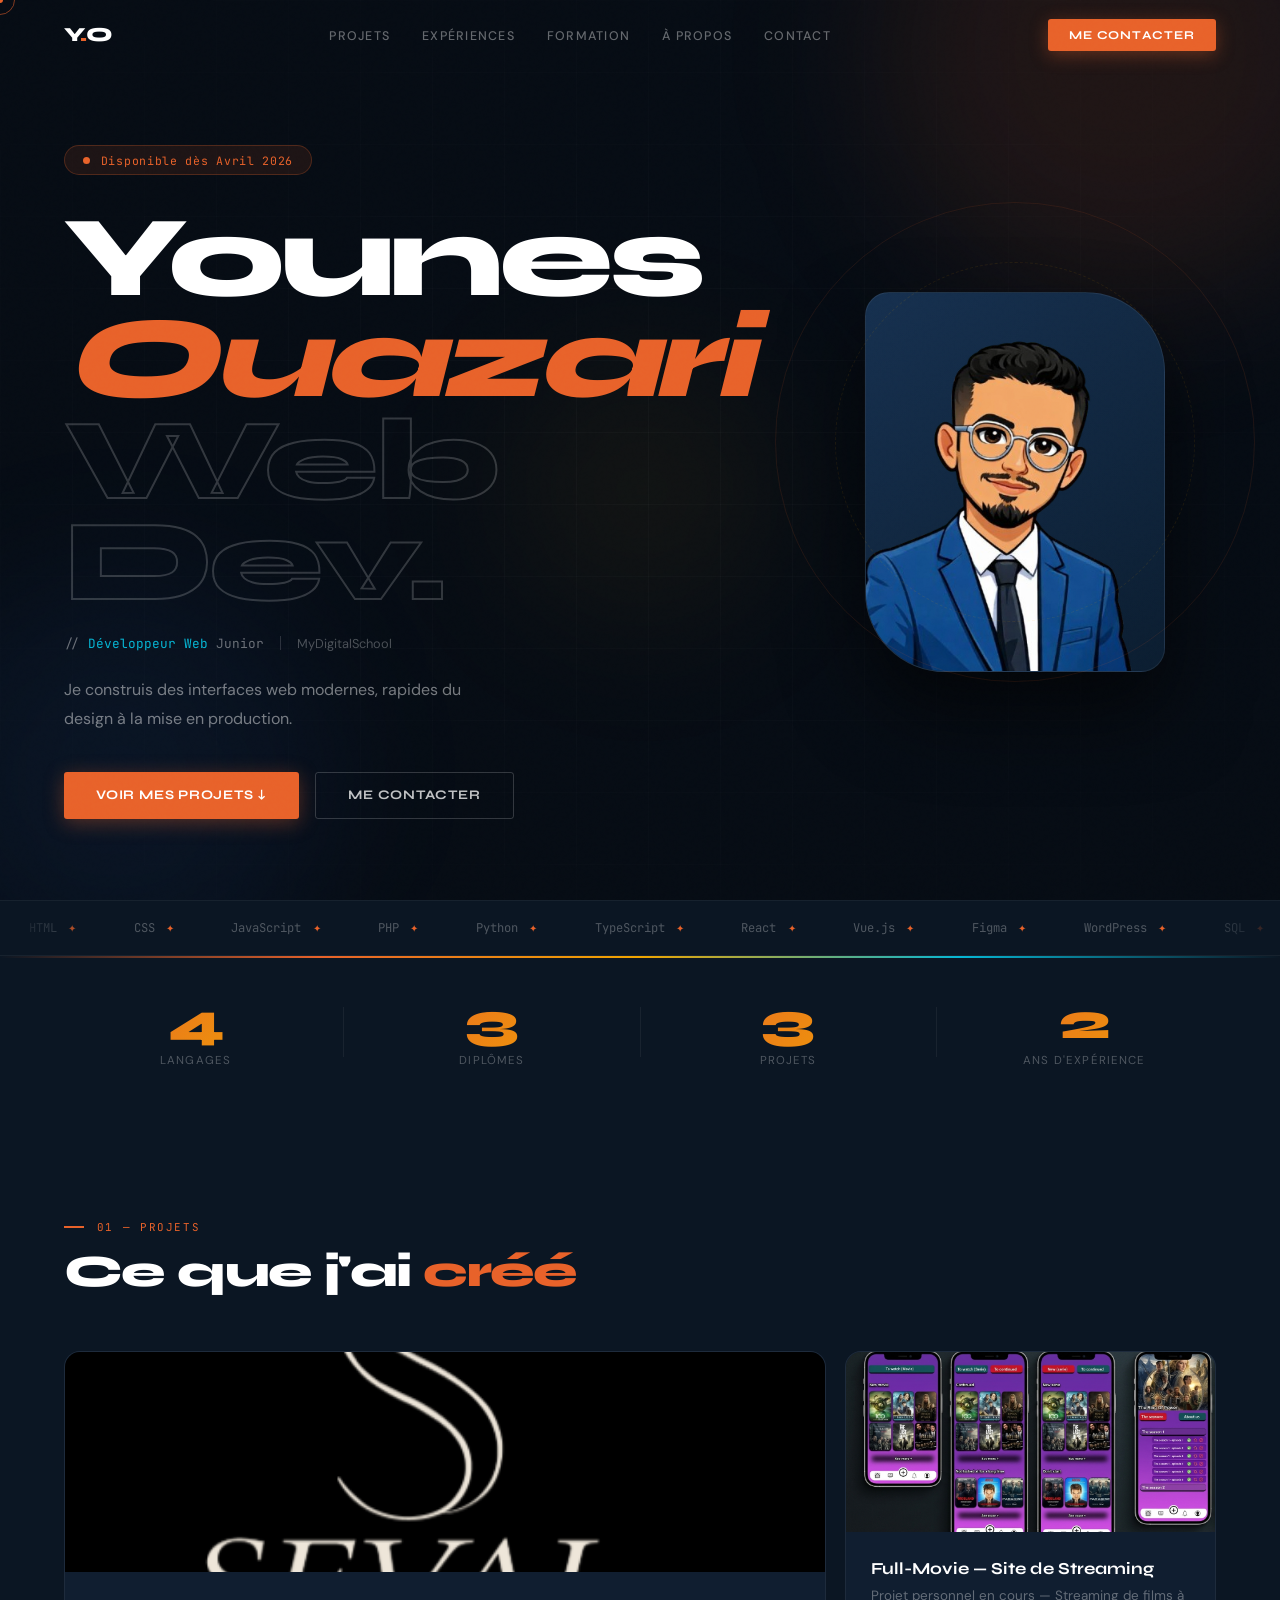
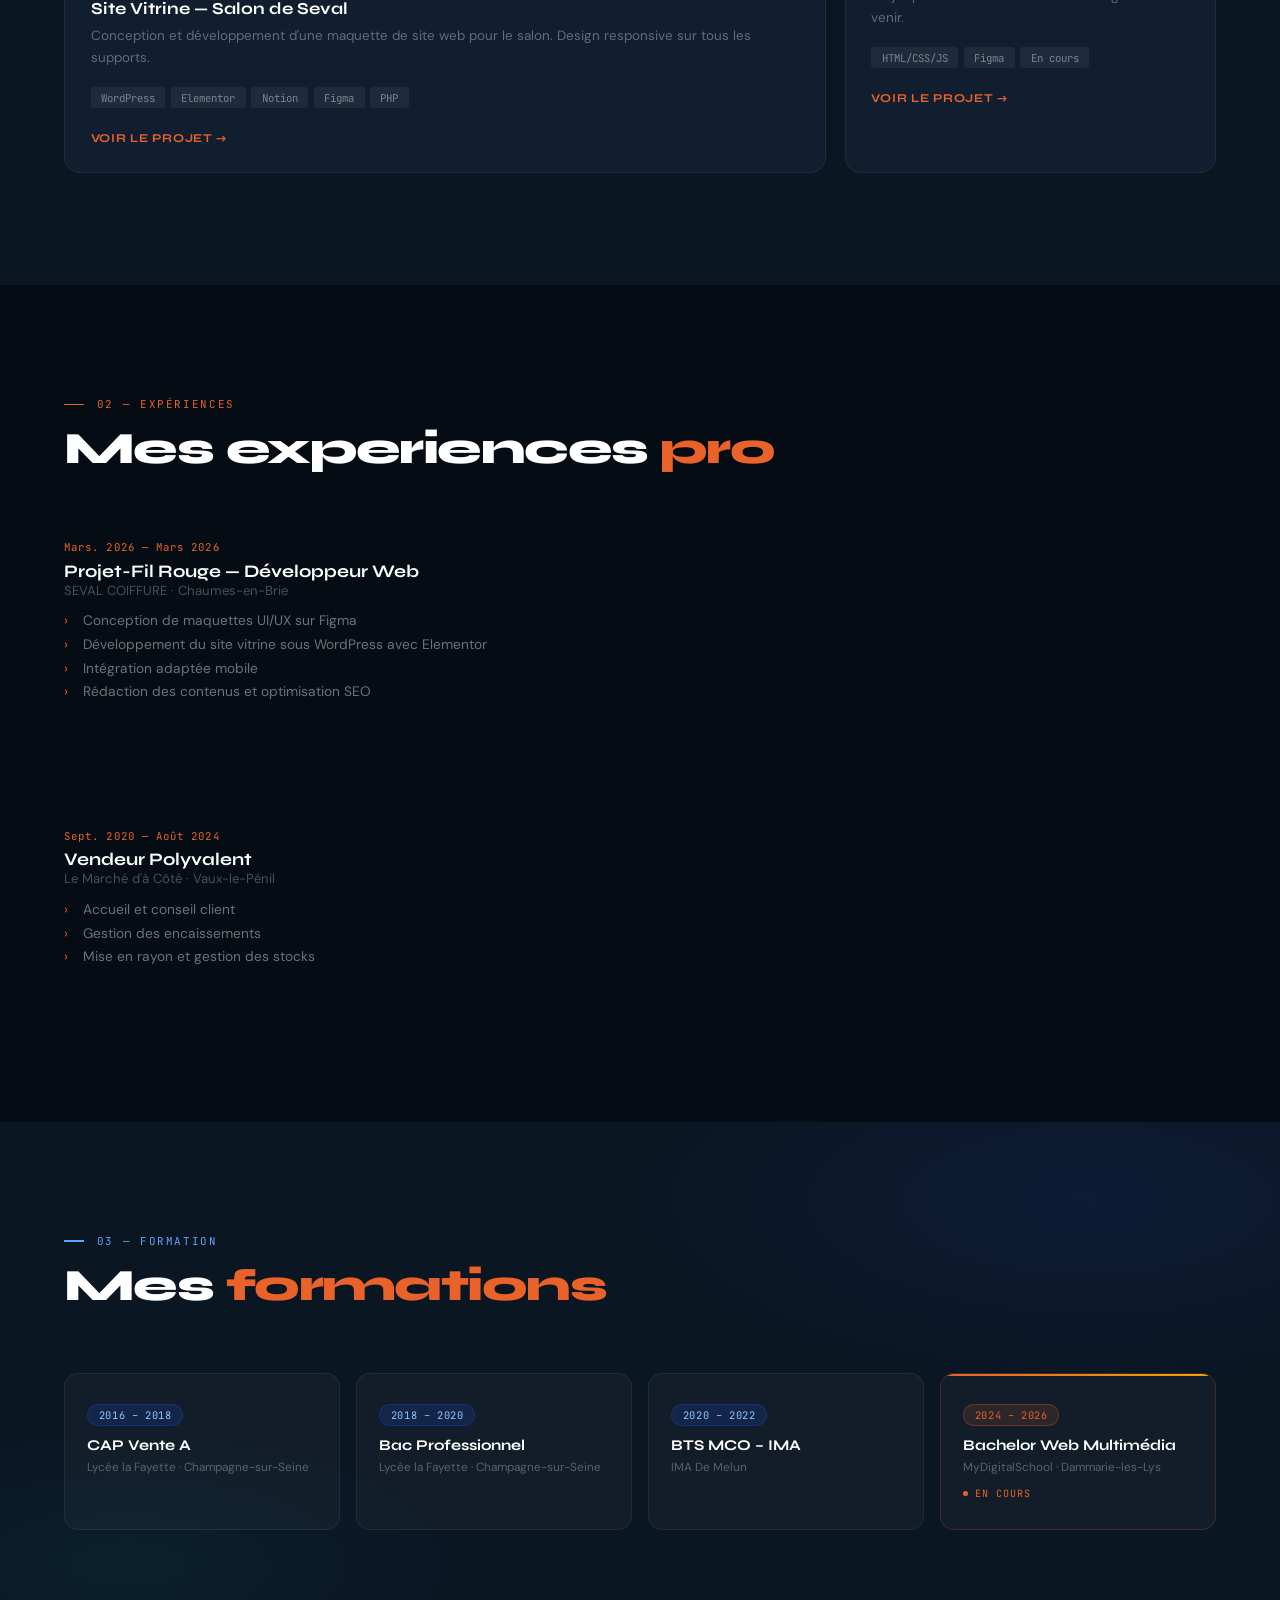
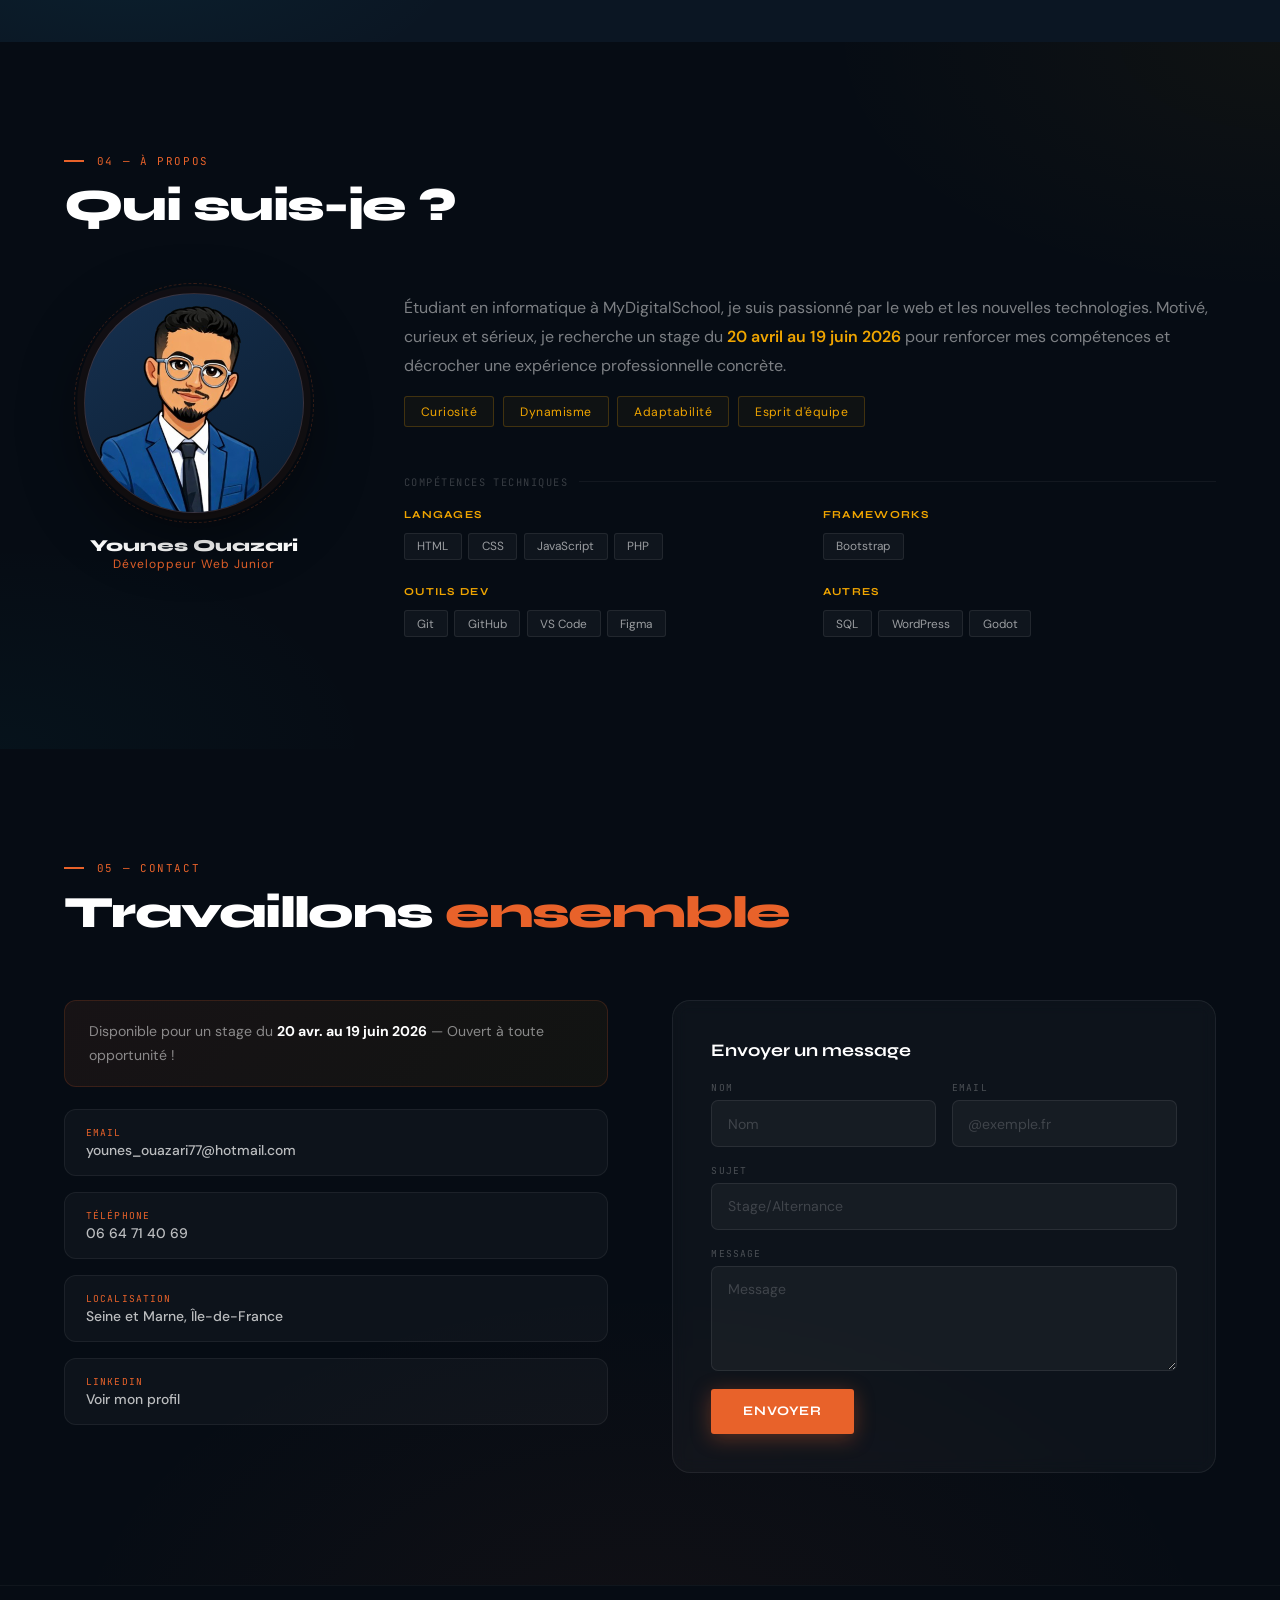
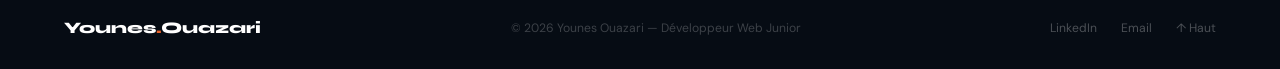
==== index.html @ 09f44205 "Add files via upload" ====
<!DOCTYPE html>
<html lang="fr">
<head>
  <meta charset="UTF-8" />
  <meta name="viewport" content="width=device-width, initial-scale=1.0" />
  <title>Younes Ouazari — Développeur Web</title>

  <!-- FONTS -->
  <link rel="preconnect" href="https://fonts.googleapis.com" />
  <link href="https://fonts.googleapis.com/css2?family=Syne:wght@400;600;700;800&family=DM+Sans:ital,wght@0,300;0,400;0,500;1,300&family=JetBrains+Mono:wght@400;500&display=swap" rel="stylesheet" />

  <!-- CSS -->
  <link rel="stylesheet" href="style.css">
</head>
<body>

  <!-- CURSOR -->
  <div id="cur-dot"></div>
  <div id="cur-ring"></div>

  <!-- NAV -->
  <nav id="nav">
    <a href="#hero" class="nav-logo">Y<span>.</span>O</a>
    <ul class="nav-links">
      <li><a href="#projects">Projets</a></li>
      <li><a href="#experience">Expériences</a></li>
      <li><a href="#formation">Formation</a></li>
      <li><a href="#about">À propos</a></li>
      <li><a href="#contact">Contact</a></li>
    </ul>
    <a href="mailto:younes_ouazari77@hotmail.com" class="nav-btn">Me contacter</a>
  </nav>

  <!-- HERO -->
  <section id="hero">
    <div class="orb orb1"></div>
    <div class="orb orb2"></div>
    <div class="orb orb3"></div>
    <div class="hero-grid"></div>

    <div class="hero-text">
      <div class="hero-badge">
        <div class="hero-badge-dot"></div>
        Disponible dès Avril 2026
      </div>
      <h1>
        <span>Younes</span>
        <em class="accent-line">Ouazari</em>
        <span class="ghost-line">Web Dev.</span>
      </h1>
      <div class="hero-sub">
        <span class="hero-sub-role">// <span>Développeur Web</span> Junior</span>
        <span class="hero-div"></span>
        <span style="font-size:.8rem;color:rgba(255,255,255,.28);">MyDigitalSchool</span>
      </div>
      <p class="hero-desc">Je construis des interfaces web modernes, rapides du design à la mise en production.</p>
      <div class="hero-cta">
        <a href="#projects" class="btn btn-fire">Voir mes projets ↓</a>
        <a href="#contact" class="btn btn-ghost">Me contacter</a>
      </div>
    </div>

    <div class="hero-visual">
      <div class="hero-card">
        <div class="deco-ring dr1"></div>
        <div class="deco-ring dr2"></div>
        <!-- profil image -->

        <div class="avatar-tilt" id="tiltCard">
             <img src="./assets/bitmo.png" alt="" style="width:400px; height:400px; object-fit:cover;">
        </div>
      </div>
    </div>
  </section>

  <!-- MARQUEE -->
  <div class="marquee-wrap">
    <div class="marquee-track" id="marquee"></div>
  </div>

  <!-- STATS -->
  <div class="stats-strip">
    <div class="stat-block reveal"><div class="stat-num" data-target="4">0</div><div class="stat-lbl">Langages</div></div>
    <div class="stat-sep"></div>
    <div class="stat-block reveal rd1"><div class="stat-num" data-target="3">0</div><div class="stat-lbl">Diplômes</div></div>
    <div class="stat-sep"></div>
    <div class="stat-block reveal rd2"><div class="stat-num" data-target="3">0</div><div class="stat-lbl">Projets</div></div>
    <div class="stat-sep"></div>
    <div class="stat-block reveal rd3"><div class="stat-num" data-target="2">0</div><div class="stat-lbl">Ans d'expérience</div></div>
  </div>

 <!-- PROJECTS -->
<section id="projects">
  <div class="proj-hdr reveal">
    <div><div class="eyebrow">01 — Projets</div><h2>Ce que j'ai <em>créé</em></h2></div>
  </div>
  <div class="proj-grid">

    <!-- Projet 1 : Seval -->
    <div class="pcard featured reveal">
      <div class="pthumb" style="background:linear-gradient(135deg,#0a1929,#0d2b4a)">
        <img src="./assets/logoseval.png" alt="Aperçu Salon de Seval" style="width:100%;height:100%;object-fit:cover;border-radius:inherit;">
      </div>
      <div class="pbody">
        <div class="ptitle">Site Vitrine — Salon de Seval</div>
        <p class="pdesc">Conception et développement d'une maquette de site web pour le salon. Design responsive sur tous les supports.</p>
        <div class="ptags"><span class="ptag">WordPress</span><span class="ptag">Elementor</span><span class="ptag">Notion</span><span class="ptag">Figma</span><span class="ptag">PHP</span></div>
        <a href="./projets/projet-salon_de_seval/index.html" class="plink">Voir le projet →</a>
      </div>
    </div>

<!-- Projet 2 : Full-Movie -->
    <div class="pcard reveal rd1">
      <div class="pthumb" style="background:linear-gradient(135deg,#0a1929,#0d2b4a)">
        <img src="./assets/full-movie/mockup1.png" alt="Aperçu Full-Movie" style="width:100%;height:100%;object-fit:cover;border-radius:inherit;">
      </div>
      <div class="pbody">
        <div class="ptitle">Full-Movie — Site de Streaming</div>
        <p class="pdesc">Projet personnel en cours — Streaming de films à venir.</p>
        <div class="ptags"><span class="ptag">HTML/CSS/JS</span><span class="ptag">Figma</span><span class="ptag">En cours</span></div>
        <a href="./projets/projet-Full-movie/index.html" class="plink">Voir le projet →</a>
      </div>
    </div>
  </div>
</section>

  <!-- EXPERIENCE -->
  <section id="experience">
  <div class="sec-hdr reveal">
    <div class="eyebrow">02 — Expériences</div>
    <h2>Mes experiences <em>pro</em></h2>
  </div>
  <div class="exp-layout">
      <div class="tl-item reveal">
        <div class="tl-body">
          <div class="tl-date">Mars. 2026 — Mars 2026</div>
          <div class="tl-role">Projet-Fil Rouge — Développeur Web</div>
          <div class="tl-co">SEVAL COIFFURE · Chaumes-en-Brie</div>
          <ul class="tl-ul">
            <li>Conception de maquettes UI/UX sur Figma </li>
            <li>Développement du site vitrine sous WordPress avec Elementor</li>
            <li>Intégration adaptée mobile</li>
            <li>Rédaction des contenus et optimisation SEO </li>
          </ul>
        </div>
      </div>
      <div class="tl-item reveal rd1">
        <div class="tl-body">
          <div class="tl-date">Sept. 2020 — Août 2024</div>
          <div class="tl-role">Vendeur Polyvalent</div>
          <div class="tl-co">Le Marché d'à Côté · Vaux-le-Pénil</div>
          <ul class="tl-ul">
            <li>Accueil et conseil client</li>
            <li>Gestion des encaissements</li>
            <li>Mise en rayon et gestion des stocks</li>
          </ul>
        </div>
      </div>
    </div>
  </div>
</section>

  <!-- FORMATION -->
  <section id="formation">
  <div class="sec-hdr reveal">
    <div class="eyebrow">03 — Formation</div>
    <h2>Mes <em>formations</em></h2>
  </div>
  <div class="edu-grid">
    <div class="edu-card reveal"><span class="edu-period">2016 – 2018</span><div class="edu-diploma">CAP Vente A</div><div class="edu-school">Lycée la Fayette · Champagne-sur-Seine</div></div>
    <div class="edu-card reveal rd1"><span class="edu-period">2018 – 2020</span><div class="edu-diploma">Bac Professionnel</div><div class="edu-school">Lycée la Fayette · Champagne-sur-Seine</div></div>
    <div class="edu-card reveal rd2"><span class="edu-period">2020 – 2022</span><div class="edu-diploma">BTS MCO – IMA</div><div class="edu-school">IMA De Melun</div></div>
    <div class="edu-card active reveal rd3"><span class="edu-period">2024 – 2026</span><div class="edu-diploma">Bachelor Web Multimédia</div><div class="edu-school">MyDigitalSchool · Dammarie-les-Lys</div><div class="edu-status">En cours</div></div>
  </div>
</section>

<!-- ABOUT -->
  <section id="about">
    <div class="sec-hdr reveal">
      <div class="eyebrow">04 — À propos</div>
      <h2>Qui suis-je ?</h2>
    </div>
    <div class="about-layout">
      <div class="about-left reveal">
        <div class="av-wrap"><div class="av-ring"></div>
        
        <!-- SVG Avatar -->  
          <div class="av-circle">
           <img src="./assets/bitmo.png" alt="" style="width:250px; height:250px; object-fit:cover;">
          </div>
        </div>
        <div>
          <div class="id-name">Younes Ouazari</div>
          <div class="id-role">Développeur Web Junior</div>
        </div>
      </div>
      <div class="about-right">
        <div class="about-bio reveal">
          <p>Étudiant en informatique à MyDigitalSchool, je suis passionné par le web et les nouvelles technologies. Motivé, curieux et sérieux, je recherche un stage du <strong>20 avril au 19 juin 2026</strong> pour renforcer mes compétences et décrocher une expérience professionnelle concrète.</p>
          <div class="soft-row">
            <span class="soft-pill">Curiosité</span>
            <span class="soft-pill">Dynamisme</span>
            <span class="soft-pill">Adaptabilité</span>
            <span class="soft-pill">Esprit d'équipe</span>
          </div>
        </div>
        <div class="reveal rd1">
          <div class="sk-title">Compétences techniques</div>
          <div class="skills-grid">
            <div class="skill-group"><h4>Langages</h4><div class="tags"><span class="tag">HTML</span><span class="tag">CSS</span><span class="tag">JavaScript</span><span class="tag">PHP</span></div></div>
            <div class="skill-group"><h4>Frameworks</h4><div class="tags"><span class="tag">Bootstrap</span></div></div>
            <div class="skill-group"><h4>Outils Dev</h4><div class="tags"><span class="tag">Git</span><span class="tag">GitHub</span><span class="tag">VS Code</span><span class="tag">Figma</span></div></div>
            <div class="skill-group"><h4>Autres</h4><div class="tags"><span class="tag">SQL</span><span class="tag">WordPress</span><span class="tag">Godot</span></div></div>
          </div>
        </div>
      </div>
    </div>
  </section>

  <!-- CONTACT -->
  <section id="contact">
  <div class="sec-hdr reveal">
    <div class="eyebrow">05 — Contact</div>
    <h2>Travaillons <em>ensemble</em></h2>
  </div>
 <div class="contact-layout">
  <div class="contact-left reveal">
    <div class="avail-pill">
      
      <div class="avail-txt">
        Disponible pour un stage du <strong>20 avr. au 19 juin 2026</strong> — Ouvert à toute opportunité !
      </div>
    </div>

    <a href="mailto:younes_ouazari77@hotmail.com" class="clcard">
      <div class="clcard-body">
        <div class="clcard-lbl">Email</div>
        <div class="clcard-val">younes_ouazari77@hotmail.com</div>
      </div>
    </a>

    <a href="tel:0664714069" class="clcard">
      <div class="clcard-body">
        <div class="clcard-lbl">Téléphone</div>
        <div class="clcard-val">06 64 71 40 69</div>
      </div>
    </a>

    <div class="clcard" style="cursor:none">
      <div class="clcard-body">
        <div class="clcard-lbl">Localisation</div>
        <div class="clcard-val">Seine et Marne, Île-de-France</div>
      </div>
    </div>

    <a href="https://linkedin.com" target="_blank" class="clcard">
      <div class="clcard-body">
        <div class="clcard-lbl">LinkedIn</div>
        <div class="clcard-val">Voir mon profil</div>
      </div>
    </a>
  </div>

    <form class="cform reveal rd1" onsubmit="handleSubmit(event)">
      <div class="cform-title">Envoyer un message </div>
      <div class="fg-row">
        <div class="fg"><label for="fn">Nom</label><input type="text" id="fn" placeholder="Nom" required /></div>
        <div class="fg"><label for="fe">Email</label><input type="email" id="fe" placeholder="@exemple.fr" required /></div>
      </div>
      <div class="fg"><label for="fs">Sujet</label><input type="text" id="fs" placeholder="Stage/Alternance" /></div>
      <div class="fg"><label for="fm">Message</label><textarea id="fm" placeholder="Message" required></textarea></div>
      <button type="submit" class="btn btn-fire" style="width:fit-content">Envoyer </button>
    </form>
  </div>
</section>

  <!-- MODAL PROJET -->
  <div id="project-modal" class="pmodal-overlay" onclick="closeModal(event)">
    <div class="pmodal-box">
      <button class="pmodal-close" onclick="closeProjectModal()">✕</button>
      <div class="pmodal-thumb" id="modal-thumb"></div>
      <div class="pmodal-body">
        <div class="pmodal-eyebrow" id="modal-tags"></div>
        <h3 id="modal-title"></h3>
        <p id="modal-desc"></p>
        <ul id="modal-details"></ul>
      </div>
    </div>
  </div>

  <!-- FOOTER -->
  <footer>
    <a href="#hero" class="footer-logo">Younes<span>.</span>Ouazari</a>
    <p>© 2026 Younes Ouazari — Développeur Web Junior</p>
    <div class="footer-links">
      <a href="https://linkedin.com">LinkedIn</a>
      <a href="mailto:younes_ouazari77@hotmail.com">Email</a>
      <a href="#hero">↑ Haut</a>
    </div>
  </footer>

  <!-- JS -->
  <script src="main.js"></script>
</body>
</html>
---- style.css ----
*, *::before, *::after { margin:0; padding:0; box-sizing:border-box; }

:root {
  --bg0:    #060c14;
  --bg1:    #0b1623;
  --bg2:    #101e30;
  --accent: #e8622a;
  --gold:   #f0a500;
  --cream:  #f5f0e8;
  --muted:  #6b7280;
  --white:  #ffffff;
  --teal:   #06b6d4;
  --green:  #4ade80;
  --ease:   cubic-bezier(0.22,1,0.36,1);
  --fs-hero: clamp(4rem,9vw,8.5rem);
  --fs-h2:   clamp(2rem,3.5vw,3.2rem);
}

html { scroll-behavior:smooth; }
body { font-family:'DM Sans',sans-serif; background:var(--bg0); color:var(--cream); overflow-x:hidden; cursor:none; }

/* SCROLLBAR */
::-webkit-scrollbar { width:4px; }
::-webkit-scrollbar-track { background:var(--bg0); }
::-webkit-scrollbar-thumb { background:var(--accent); border-radius:2px; }

/* CURSOR */
#cur-dot { width:6px; height:6px; border-radius:50%; background:var(--accent); position:fixed; top:0; left:0; z-index:9999; pointer-events:none; transform:translate(-50%,-50%); }
#cur-ring { width:30px; height:30px; border-radius:50%; border:1.5px solid rgba(232,98,42,.55); position:fixed; top:0; left:0; z-index:9998; pointer-events:none; transform:translate(-50%,-50%); transition:width .25s,height .25s,border-color .25s; }
body.hovering #cur-ring { width:46px; height:46px; border-color:rgba(232,98,42,.9); }

/* NOISE */
body::after { content:''; position:fixed; inset:0; z-index:9990; pointer-events:none; background-image:url("data:image/svg+xml,%3Csvg viewBox='0 0 256 256' xmlns='http://www.w3.org/2000/svg'%3E%3Cfilter id='n'%3E%3CfeTurbulence type='fractalNoise' baseFrequency='0.9' numOctaves='4' stitchTiles='stitch'/%3E%3C/filter%3E%3Crect width='100%25' height='100%25' filter='url(%23n)' opacity='1'/%3E%3C/svg%3E"); opacity:.025; mix-blend-mode:overlay; }

/* NAV */
nav { position:fixed; top:0; left:0; right:0; z-index:500; display:flex; align-items:center; justify-content:space-between; padding:1.2rem 5vw; transition:background .4s,box-shadow .4s; }
nav.scrolled { background:rgba(6,12,20,.9); backdrop-filter:blur(20px); box-shadow:0 1px 0 rgba(255,255,255,.05); }
.nav-logo { font-family:'Syne',sans-serif; font-weight:800; font-size:1.25rem; letter-spacing:-.03em; color:var(--white); text-decoration:none; }
.nav-logo span { color:var(--accent); }
.nav-links { display:flex; gap:2rem; list-style:none; }
.nav-links a { font-size:.78rem; font-weight:500; letter-spacing:.1em; text-transform:uppercase; text-decoration:none; color:rgba(255,255,255,.38); transition:color .2s; position:relative; }
.nav-links a::after { content:''; position:absolute; bottom:-4px; left:0; right:0; height:1px; background:var(--accent); transform:scaleX(0); transform-origin:right; transition:transform .3s var(--ease); }
.nav-links a:hover { color:var(--white); }
.nav-links a:hover::after { transform:scaleX(1); transform-origin:left; }
.nav-btn { display:inline-flex; align-items:center; gap:.45rem; padding:.55rem 1.3rem; background:var(--accent); color:var(--white); border-radius:3px; font-family:'Syne',sans-serif; font-size:.75rem; font-weight:700; letter-spacing:.08em; text-transform:uppercase; text-decoration:none; transition:transform .25s var(--ease),box-shadow .25s; box-shadow:0 4px 18px rgba(232,98,42,.35); }
.nav-btn:hover { transform:translateY(-2px); box-shadow:0 8px 28px rgba(232,98,42,.5); }

/* HERO */
#hero { min-height:100vh; position:relative; overflow:hidden; display:grid; grid-template-columns:1fr 1fr; align-items:center; gap:4rem; padding:9rem 5vw 5rem; }
.orb { position:absolute; border-radius:50%; filter:blur(80px); pointer-events:none; z-index:0; animation:orbFloat 8s ease-in-out infinite; }
.orb1 { width:500px; height:500px; background:rgba(232,98,42,.11); top:-200px; right:-100px; }
.orb2 { width:400px; height:400px; background:rgba(59,130,246,.07); bottom:-80px; left:-80px; animation-delay:-3s; }
.orb3 { width:260px; height:260px; background:rgba(240,165,0,.06); top:40%; left:40%; animation-delay:-5s; }
@keyframes orbFloat { 0%,100%{transform:translate(0,0)} 33%{transform:translate(30px,-20px)} 66%{transform:translate(-20px,28px)} }
.hero-grid { position:absolute; inset:0; z-index:0; pointer-events:none; background-image:linear-gradient(rgba(255,255,255,.025) 1px,transparent 1px),linear-gradient(90deg,rgba(255,255,255,.025) 1px,transparent 1px); background-size:72px 72px; mask-image:radial-gradient(ellipse 80% 80% at 50% 50%,black 0%,transparent 100%); }
.hero-text { position:relative; z-index:1; }
.hero-badge { display:inline-flex; align-items:center; gap:.7rem; padding:.4rem 1.1rem; background:rgba(232,98,42,.1); border:1px solid rgba(232,98,42,.25); border-radius:40px; margin-bottom:2rem; font-family:'JetBrains Mono',monospace; font-size:.72rem; color:var(--accent); letter-spacing:.06em; }
.hero-badge-dot { width:7px; height:7px; border-radius:50%; background:var(--accent); animation:pulse 1.8s ease infinite; }
@keyframes pulse { 0%,100%{opacity:1;transform:scale(1)} 50%{opacity:.35;transform:scale(1.6)} }
h1 { font-family:'Syne',sans-serif; font-size:var(--fs-hero); font-weight:800; line-height:.88; letter-spacing:-.045em; color:var(--white); }
h1 .accent-line { color:var(--accent); display:block; }
h1 .ghost-line { display:block; -webkit-text-stroke:2px rgba(255,255,255,.18); color:transparent; transition:color .4s,-webkit-text-stroke .4s; }
h1 .ghost-line:hover { color:var(--white); -webkit-text-stroke:0px; }
.hero-sub { margin-top:1.4rem; display:flex; align-items:center; gap:1rem; flex-wrap:wrap; }
.hero-sub-role { font-family:'JetBrains Mono',monospace; font-size:.8rem; color:rgba(255,255,255,.4); }
.hero-sub-role span { color:var(--teal); }
.hero-div { width:1px; height:14px; background:rgba(255,255,255,.15); }
.hero-desc { margin-top:1.5rem; font-size:1rem; line-height:1.8; color:rgba(255,255,255,.45); max-width:430px; }
.hero-cta { margin-top:2.4rem; display:flex; gap:1rem; flex-wrap:wrap; }
.btn { display:inline-flex; align-items:center; gap:.5rem; padding:.9rem 2rem; border-radius:3px; border:none; font-family:'Syne',sans-serif; font-size:.82rem; font-weight:700; letter-spacing:.06em; text-transform:uppercase; text-decoration:none; cursor:none; transition:transform .3s var(--ease),box-shadow .3s; }
.btn-fire { background:var(--accent); color:var(--white); box-shadow:0 4px 20px rgba(232,98,42,.35); position:relative; overflow:hidden; }
.btn-fire:hover { transform:translateY(-3px); box-shadow:0 10px 35px rgba(232,98,42,.55); }
.btn-ghost { background:transparent; color:rgba(255,255,255,.75); border:1px solid rgba(255,255,255,.18); }
.btn-ghost:hover { transform:translateY(-3px); background:rgba(255,255,255,.07); border-color:rgba(255,255,255,.35); }

/* HERO VISUAL */
.hero-visual { position:relative; z-index:1; display:flex; justify-content:center; align-items:center; }
.hero-card { position:relative; width:300px; height:380px; }
.deco-ring { position:absolute; border-radius:50%; border:1px solid rgba(232,98,42,.1); pointer-events:none; }
.dr1 { width:480px; height:480px; top:-90px; left:-90px; animation:spin 40s linear infinite; }
.dr2 { width:360px; height:360px; top:-30px; left:-30px; border-style:dashed; border-color:rgba(240,165,0,.09); animation:spin 25s linear infinite reverse; }
@keyframes spin { to{ transform:rotate(360deg); } }
.avatar-tilt { width:100%; height:100%; border-radius:24px 80px 24px 80px; background:linear-gradient(145deg,#16304f,#0b1d30); border:1px solid rgba(255,255,255,.07); overflow:hidden; display:flex; align-items:flex-end; justify-content:center; box-shadow:0 40px 80px rgba(0,0,0,.6); }
.avatar-tilt svg { width:82%; height:auto; }

/* MARQUEE */
.marquee-wrap { background:var(--bg1); border-top:1px solid rgba(255,255,255,.05); border-bottom:1px solid rgba(255,255,255,.05); padding:.9rem 0; overflow:hidden; position:relative; }
.marquee-wrap::before,.marquee-wrap::after { content:''; position:absolute; top:0; bottom:0; width:100px; z-index:1; pointer-events:none; }
.marquee-wrap::before { left:0; background:linear-gradient(90deg,var(--bg1),transparent); }
.marquee-wrap::after { right:0; background:linear-gradient(270deg,var(--bg1),transparent); }
.marquee-track { display:flex; width:max-content; animation:marquee 30s linear infinite; }
.marquee-wrap:hover .marquee-track { animation-play-state:paused; }
@keyframes marquee { from{transform:translateX(0)} to{transform:translateX(-50%)} }
.marquee-item { display:inline-flex; align-items:center; gap:.7rem; padding:.3rem 1.8rem; font-family:'JetBrains Mono',monospace; font-size:.76rem; color:rgba(255,255,255,.28); white-space:nowrap; }
.marquee-item span { color:var(--accent); font-size:.65rem; }

/* STATS */
.stats-strip { background:var(--bg1); padding:2.5rem 5vw; display:grid; grid-template-columns:1fr auto 1fr auto 1fr auto 1fr; gap:1rem; align-items:center; position:relative; overflow:hidden; }
.stats-strip::before { content:''; position:absolute; left:0; right:0; top:0; height:2px; background:linear-gradient(90deg,transparent,var(--accent),var(--gold),var(--teal),transparent); }
.stat-block { text-align:center; }
.stat-num { font-family:'Syne',sans-serif; font-size:clamp(2.2rem,4vw,3.5rem); font-weight:800; line-height:1; background:linear-gradient(135deg,var(--accent),var(--gold)); -webkit-background-clip:text; -webkit-text-fill-color:transparent; background-clip:text; }
.stat-lbl { font-size:.72rem; color:rgba(255,255,255,.28); letter-spacing:.1em; text-transform:uppercase; margin-top:.35rem; }
.stat-sep { width:1px; height:50px; background:rgba(255,255,255,.06); margin:0 auto; }

/* SECTION BASE */
section { padding:7rem 5vw; }
.eyebrow { display:flex; align-items:center; gap:.8rem; font-family:'JetBrains Mono',monospace; font-size:.68rem; letter-spacing:.15em; text-transform:uppercase; color:var(--accent); margin-bottom:.9rem; }
.eyebrow::before { content:''; width:20px; height:1.5px; background:var(--accent); flex-shrink:0; }
h2 { font-family:'Syne',sans-serif; font-size:var(--fs-h2); font-weight:800; line-height:1.04; letter-spacing:-.035em; color:var(--white); }
h2 em { font-style:normal; color:var(--accent); }
.sec-hdr { margin-bottom:4rem; }

/* ABOUT */
#about { background:var(--bg0); position:relative; overflow:hidden; }
#about::before { content:''; position:absolute; inset:0; pointer-events:none; background:radial-gradient(ellipse 55% 55% at 100% 0%,rgba(240,165,0,.04),transparent 65%),radial-gradient(ellipse 45% 45% at 0% 100%,rgba(6,182,212,.04),transparent 65%); }
.about-layout { display:grid; grid-template-columns:260px 1fr; gap:5rem; align-items:start; position:relative; }
.about-left { display:flex; flex-direction:column; gap:1.4rem; }
.av-wrap { position:relative; width:220px; height:220px; margin:0 auto; }
.av-ring { position:absolute; inset:-10px; border-radius:50%; border:1px dashed rgba(232,98,42,.22); animation:spin 22s linear infinite; }
.av-circle { width:220px; height:220px; border-radius:50%; background:linear-gradient(145deg,#16304f,#0b1d30); overflow:hidden; display:flex; align-items:flex-end; justify-content:center; border:1.5px solid rgba(232,98,42,.18); box-shadow:0 0 0 7px rgba(232,98,42,.05),0 20px 60px rgba(0,0,0,.5); }
.av-circle svg { width:82%; height:auto; }
.id-name { font-family:'Syne',sans-serif; font-size:1.05rem; font-weight:800; color:var(--white); text-align:center; }
.id-role { font-size:.75rem; color:var(--accent); letter-spacing:.08em; text-align:center; margin-bottom:.7rem; }
.id-badge { display:inline-flex; align-items:center; gap:.4rem; margin:0 auto; padding:.3rem .9rem; background:rgba(74,222,128,.08); border:1px solid rgba(74,222,128,.18); border-radius:40px; font-size:.68rem; font-weight:600; color:var(--green); }
.id-badge::before { content:''; width:5px; height:5px; border-radius:50%; background:var(--green); animation:pulse 1.5s ease infinite; }
.about-right { display:flex; flex-direction:column; gap:3rem; }
.about-bio p { font-size:1rem; line-height:1.82; color:rgba(255,255,255,.48); margin-bottom:1rem; }
.about-bio p strong { color:var(--gold); font-weight:600; }
.soft-row { display:flex; flex-wrap:wrap; gap:.55rem; margin-top:.5rem; }
.soft-pill { padding:.38rem 1rem; border:1px solid rgba(240,165,0,.22); border-radius:3px; font-size:.76rem; color:var(--gold); background:rgba(240,165,0,.04); letter-spacing:.04em; transition:background .2s,border-color .2s; }
.soft-pill:hover { background:rgba(240,165,0,.1); border-color:rgba(240,165,0,.45); }
.sk-title { font-family:'JetBrains Mono',monospace; font-size:.65rem; letter-spacing:.14em; text-transform:uppercase; color:rgba(255,255,255,.2); margin-bottom:1.2rem; display:flex; align-items:center; gap:.7rem; }
.sk-title::after { content:''; flex:1; height:1px; background:rgba(255,255,255,.05); }
.skills-grid { display:grid; grid-template-columns:1fr 1fr; gap:1.6rem; }
.skill-group h4 { font-family:'Syne',sans-serif; font-size:.67rem; font-weight:700; letter-spacing:.12em; text-transform:uppercase; color:var(--gold); margin-bottom:.75rem; }
.tags { display:flex; flex-wrap:wrap; gap:.4rem; }
.tag { padding:.28rem .78rem; background:rgba(255,255,255,.04); border:1px solid rgba(255,255,255,.08); border-radius:3px; font-size:.74rem; color:rgba(255,255,255,.58); transition:all .2s; cursor:default; }
.tag:hover { background:rgba(232,98,42,.13); border-color:rgba(232,98,42,.36); color:var(--cream); }

/* PROJECTS */
#projects { background:var(--bg1); }
.proj-hdr { display:flex; align-items:flex-end; justify-content:space-between; margin-bottom:3.5rem; }
.proj-grid { display:grid; grid-template-columns:repeat(3,1fr); gap:1.2rem; }
.pcard { background:var(--bg2); border:1px solid rgba(255,255,255,.06); border-radius:16px; overflow:hidden; position:relative; transition:transform .4s var(--ease),box-shadow .4s,border-color .4s; }
.pcard:hover { transform:translateY(-8px); box-shadow:0 30px 60px rgba(0,0,0,.5); border-color:rgba(232,98,42,.22); }
.pcard::before { content:''; position:absolute; top:0; left:0; right:0; height:2px; background:linear-gradient(90deg,var(--accent),var(--gold)); opacity:0; transition:opacity .3s; z-index:1; }
.pcard:hover::before { opacity:1; }
.pcard.featured { grid-column:span 2; }
.pthumb { height:180px; position:relative; overflow:hidden; display:flex; align-items:center; justify-content:center; }
.pcard.featured .pthumb { height:220px; }
.pemoji { font-size:3.2rem; position:relative; z-index:1; transition:transform .5s var(--ease),filter .5s; filter:drop-shadow(0 0 0 transparent); }
.pcard:hover .pemoji { transform:scale(1.2) rotate(-6deg); filter:drop-shadow(0 0 20px rgba(232,98,42,.5)); }
.pbody { padding:1.6rem; }
.ptitle { font-family:'Syne',sans-serif; font-size:1.05rem; font-weight:700; color:var(--white); margin-bottom:.4rem; }
.pdesc { font-size:.84rem; line-height:1.65; color:rgba(255,255,255,.35); margin-bottom:1.1rem; }
.ptags { display:flex; flex-wrap:wrap; gap:.35rem; margin-bottom:1.1rem; }
.ptag { padding:.22rem .65rem; background:rgba(255,255,255,.06); border-radius:3px; font-family:'JetBrains Mono',monospace; font-size:.67rem; color:rgba(255,255,255,.42); }
.plink { font-family:'Syne',sans-serif; font-size:.75rem; font-weight:700; color:var(--accent); text-decoration:none; display:inline-flex; align-items:center; gap:.4rem; letter-spacing:.06em; text-transform:uppercase; transition:gap .2s; }
.plink:hover { gap:.85rem; }
.pcard-soon { display:flex; align-items:center; justify-content:center; min-height:280px; text-align:center; border:1px dashed rgba(255,255,255,.07); background:transparent; }
.pcard-soon:hover { border-color:rgba(232,98,42,.2); background:rgba(232,98,42,.02); transform:none; box-shadow:none; }

/* EXPERIENCE */
#experience { background:var(--bg0); }
.exp-layout { display:grid; grid-template-columns:1fr; gap:5rem; align-items:start; }
.timeline { position:relative; }
.timeline::before { content:''; position:absolute; left:19px; top:10px; bottom:0; width:1px; background:linear-gradient(180deg,rgba(232,98,42,.35) 0%,transparent 100%); }
.tl-item { display:flex; gap:2rem; padding-bottom:2.8rem; position:relative; }
.tl-dot { flex-shrink:0; width:40px; height:40px; border-radius:50%; background:var(--bg2); border:2px solid rgba(255,255,255,.1); display:flex; align-items:center; justify-content:center; font-size:.95rem; z-index:1; }
.tl-dot.hot { background:var(--bg0); border-color:rgba(232,98,42,.45); box-shadow:0 0 20px rgba(232,98,42,.18); }
.tl-body { flex:1; padding-top:.25rem; }
.tl-date { font-family:'JetBrains Mono',monospace; font-size:.67rem; color:var(--accent); letter-spacing:.1em; margin-bottom:.4rem; }
.tl-role { font-family:'Syne',sans-serif; font-size:1.1rem; font-weight:700; color:var(--white); }
.tl-co { font-size:.82rem; color:rgba(255,255,255,.28); margin-bottom:.8rem; }
.tl-ul { list-style:none; display:flex; flex-direction:column; gap:.35rem; }
.tl-ul li { font-size:.86rem; color:rgba(255,255,255,.42); padding-left:1.2rem; position:relative; }
.tl-ul li::before { content:'›'; position:absolute; left:0; color:var(--accent); }

/* FORMATION */
#formation { background:var(--bg1); position:relative; overflow:hidden; }
#formation::before { content:''; position:absolute; inset:0; pointer-events:none; background:radial-gradient(ellipse 55% 55% at 85% 15%,rgba(29,78,216,.1),transparent 65%),radial-gradient(ellipse 40% 40% at 10% 85%,rgba(6,182,212,.06),transparent 65%); }
#formation .eyebrow { color:#60a5fa; }
#formation .eyebrow::before { background:#60a5fa; }
.edu-grid { display:grid; grid-template-columns:repeat(4,1fr); gap:1rem; position:relative; }

.edu-card { background:rgba(255,255,255,.03); border:1px solid rgba(255,255,255,.06); border-radius:14px; padding:1.8rem 1.4rem; position:relative; overflow:hidden; z-index:1; transition:background .3s,border-color .3s,transform .35s var(--ease); }
.edu-card::before { content:''; position:absolute; top:0; left:0; right:0; height:2px; background:linear-gradient(90deg,#1d4ed8,#06b6d4); opacity:0; transition:opacity .3s; }
.edu-card:hover { background:rgba(255,255,255,.06); border-color:rgba(14,165,233,.22); transform:translateY(-5px); }
.edu-card:hover::before { opacity:1; }
.edu-card.active { border-color:rgba(232,98,42,.2); }
.edu-card.active::before { opacity:1; background:linear-gradient(90deg,var(--accent),var(--gold)); }
.edu-icon { width:46px; height:46px; border-radius:50%; margin-bottom:1.2rem; background:linear-gradient(135deg,#1d4ed8,#06b6d4); display:flex; align-items:center; justify-content:center; font-size:1.2rem; box-shadow:0 0 0 4px rgba(14,165,233,.12); }
.edu-card.active .edu-icon { background:linear-gradient(135deg,var(--accent),var(--gold)); box-shadow:0 0 0 4px rgba(232,98,42,.15),0 0 20px rgba(232,98,42,.25); animation:glow 2.5s ease infinite; }
@keyframes glow { 0%,100%{box-shadow:0 0 0 4px rgba(232,98,42,.15),0 0 20px rgba(232,98,42,.25)} 50%{box-shadow:0 0 0 8px rgba(232,98,42,.07),0 0 40px rgba(232,98,42,.45)} }
.edu-period { display:inline-block; padding:.2rem .65rem; background:rgba(29,78,216,.18); border:1px solid rgba(29,78,216,.28); border-radius:40px; font-family:'JetBrains Mono',monospace; font-size:.65rem; color:#93c5fd; letter-spacing:.06em; margin-bottom:.6rem; }
.edu-card.active .edu-period { background:rgba(232,98,42,.12); border-color:rgba(232,98,42,.28); color:var(--accent); }
.edu-diploma { font-family:'Syne',sans-serif; font-size:.93rem; font-weight:700; color:var(--white); margin-bottom:.3rem; }
.edu-school { font-size:.74rem; color:rgba(255,255,255,.3); }
.edu-status { margin-top:.8rem; font-family:'JetBrains Mono',monospace; font-size:.63rem; color:var(--accent); letter-spacing:.1em; text-transform:uppercase; display:flex; align-items:center; gap:.4rem; }
.edu-status::before { content:''; width:5px; height:5px; border-radius:50%; background:var(--accent); animation:pulse 1.5s ease infinite; }

/* CONTACT */
#contact { background:var(--bg0); position:relative; overflow:hidden; }
#contact::before { content:''; position:absolute; inset:0; pointer-events:none; background:radial-gradient(ellipse 65% 65% at 50% 110%,rgba(232,98,42,.05),transparent 70%); }
.contact-layout { display:grid; grid-template-columns:1fr 1fr; gap:4rem; align-items:start; }
.contact-left { display:flex; flex-direction:column; gap:1rem; }
.avail-pill { display:flex; align-items:flex-start; gap:1rem; padding:1.2rem 1.5rem; background:linear-gradient(135deg,rgba(232,98,42,.08),rgba(240,165,0,.05)); border:1px solid rgba(232,98,42,.17); border-radius:12px; margin-bottom:.4rem; }
.avail-dot { width:9px; height:9px; border-radius:50%; background:var(--accent); flex-shrink:0; margin-top:.25rem; animation:pulse 1.8s ease infinite; }
.avail-txt { font-size:.88rem; line-height:1.65; color:rgba(255,255,255,.5); }
.avail-txt strong { color:var(--white); }
.clcard { display:flex; align-items:center; gap:1rem; padding:1rem 1.3rem; background:rgba(255,255,255,.03); border:1px solid rgba(255,255,255,.06); border-radius:12px; text-decoration:none; color:inherit; transition:transform .3s var(--ease),background .3s,border-color .3s; position:relative; overflow:hidden; }
.clcard::after { content:''; position:absolute; inset:0; background:linear-gradient(135deg,rgba(232,98,42,.04),transparent); opacity:0; transition:opacity .3s; }
.clcard:hover { transform:translateX(7px); background:rgba(255,255,255,.05); border-color:rgba(232,98,42,.22); }
.clcard:hover::after { opacity:1; }
.clcard-ic { width:40px; height:40px; flex-shrink:0; border-radius:9px; background:rgba(232,98,42,.1); border:1px solid rgba(232,98,42,.15); display:flex; align-items:center; justify-content:center; font-size:1rem; }
.clcard-body { flex:1; }
.clcard-lbl { font-family:'JetBrains Mono',monospace; font-size:.6rem; letter-spacing:.12em; text-transform:uppercase; color:var(--accent); margin-bottom:.12rem; }
.clcard-val { font-size:.87rem; font-weight:500; color:rgba(255,255,255,.72); }
.clcard-arrow { color:rgba(255,255,255,.18); transition:color .2s,transform .2s; }
.clcard:hover .clcard-arrow { color:var(--accent); transform:translateX(4px); }
.cform { background:rgba(255,255,255,.03); border:1px solid rgba(255,255,255,.07); border-radius:18px; padding:2.4rem; backdrop-filter:blur(8px); display:flex; flex-direction:column; gap:1.1rem; }
.cform-title { font-family:'Syne',sans-serif; font-size:1.1rem; font-weight:700; color:var(--white); margin-bottom:.2rem; }
.fg { display:flex; flex-direction:column; gap:.38rem; }
.fg label { font-family:'JetBrains Mono',monospace; font-size:.6rem; letter-spacing:.12em; text-transform:uppercase; color:rgba(255,255,255,.25); }
.fg input,.fg textarea { padding:.82rem .95rem; background:rgba(255,255,255,.04); border:1px solid rgba(255,255,255,.08); border-radius:7px; font-family:'DM Sans',sans-serif; font-size:.88rem; color:var(--cream); outline:none; transition:border-color .2s,background .2s; resize:vertical; }
.fg input::placeholder,.fg textarea::placeholder { color:rgba(255,255,255,.18); }
.fg input:focus,.fg textarea:focus { border-color:rgba(232,98,42,.45); background:rgba(232,98,42,.04); }
.fg textarea { min-height:105px; }
.fg-row { display:grid; grid-template-columns:1fr 1fr; gap:1rem; }

/* MODAL */
.pmodal-overlay {
  position: fixed; inset: 0; z-index: 800;
  background: rgba(6,12,20,.85); backdrop-filter: blur(12px);
  display: flex; align-items: center; justify-content: center;
  opacity: 0; pointer-events: none;
  transition: opacity .35s var(--ease);
}
.pmodal-overlay.open { opacity: 1; pointer-events: all; }
.pmodal-box {
  background: var(--bg2); border: 1px solid rgba(255,255,255,.09);
  border-radius: 20px; width: min(720px, 92vw); max-height: 88vh;
  overflow-y: auto; position: relative;
  transform: translateY(30px) scale(.97);
  transition: transform .4s var(--ease);
  box-shadow: 0 60px 120px rgba(0,0,0,.7);
}
.pmodal-overlay.open .pmodal-box { transform: none; }
.pmodal-close {
  position: absolute; top: 1rem; right: 1rem; z-index: 2;
  width: 36px; height: 36px; border-radius: 50%;
  background: rgba(255,255,255,.07); border: 1px solid rgba(255,255,255,.1);
  color: rgba(255,255,255,.6); font-size: .9rem;
  cursor: none; transition: background .2s, color .2s;
}
.pmodal-close:hover { background: var(--accent); color: #fff; }
.pmodal-thumb {
  height: 240px; display: flex; align-items: center;
  justify-content: center; font-size: 4rem; border-radius: 20px 20px 0 0;
}
.pmodal-body { padding: 2rem 2.4rem 2.4rem; }
.pmodal-eyebrow { display: flex; flex-wrap: wrap; gap: .4rem; margin-bottom: 1rem; }
.pmodal-body h3 {
  font-family: 'Syne', sans-serif; font-size: 1.6rem; font-weight: 800;
  color: var(--white); margin-bottom: .9rem;
}
.pmodal-body p { font-size: .95rem; line-height: 1.8; color: rgba(255,255,255,.48); }
#modal-details { margin-top: 1.6rem; display: flex; flex-direction: column; gap: .5rem; }
#modal-details li {
  font-size: .86rem; color: rgba(255,255,255,.42);
  padding-left: 1.2rem; position: relative; list-style: none;
}
#modal-details li::before { content: '›'; position: absolute; left: 0; color: var(--accent); }

/* FOOTER */
footer { background:var(--bg0); padding:2rem 5vw; display:flex; align-items:center; justify-content:space-between; flex-wrap:wrap; gap:1rem; border-top:1px solid rgba(255,255,255,.04); }
.footer-logo { font-family:'Syne',sans-serif; font-weight:800; font-size:1rem; color:var(--white); text-decoration:none; }
.footer-logo span { color:var(--accent); }
footer p { font-size:.76rem; color:rgba(255,255,255,.22); }
.footer-links { display:flex; gap:1.5rem; }
.footer-links a { font-size:.76rem; color:rgba(255,255,255,.28); text-decoration:none; transition:color .2s; }
.footer-links a:hover { color:var(--accent); }

/* REVEAL */
.reveal { opacity:0; transform:translateY(20px); transition:opacity .7s var(--ease),transform .7s var(--ease); }
.reveal.up { opacity:1; transform:none; }
.rd1 { transition-delay:.1s; } .rd2 { transition-delay:.2s; } .rd3 { transition-delay:.3s; }

/* HERO ANIMATIONS */
.hero-text>*{ opacity:0; animation:fadeUp .9s var(--ease) forwards; }
.hero-badge{animation-delay:.1s} h1{animation-delay:.22s} .hero-sub{animation-delay:.34s} .hero-desc{animation-delay:.46s} .hero-cta{animation-delay:.6s}
.hero-visual{opacity:0;animation:fadeIn 1.2s .5s var(--ease) forwards}
@keyframes fadeUp{from{opacity:0;transform:translateY(26px)}to{opacity:1;transform:none}}
@keyframes fadeIn{from{opacity:0}to{opacity:1}}

/* RESPONSIVE */
@media(max-width:1100px){.proj-grid{grid-template-columns:1fr 1fr}.pcard.featured{grid-column:span 2}.exp-layout{grid-template-columns:1fr}}
@media(max-width:900px){#hero{grid-template-columns:1fr;padding-top:7rem}.hero-visual{display:none}.about-layout{grid-template-columns:1fr;gap:3rem}.contact-layout{grid-template-columns:1fr}.edu-grid{grid-template-columns:1fr 1fr}.edu-grid::before{display:none}.stats-strip{grid-template-columns:1fr 1fr;gap:1.5rem 2rem}.stat-sep{display:none}}
@media(max-width:640px){nav{padding:.9rem 5vw}.nav-links{display:none}section{padding:5rem 5vw}.proj-grid{grid-template-columns:1fr}.pcard.featured{grid-column:span 1}.edu-grid{grid-template-columns:1fr}.fg-row{grid-template-columns:1fr}.skills-grid{grid-template-columns:1fr}.stats-strip{grid-template-columns:1fr 1fr}}
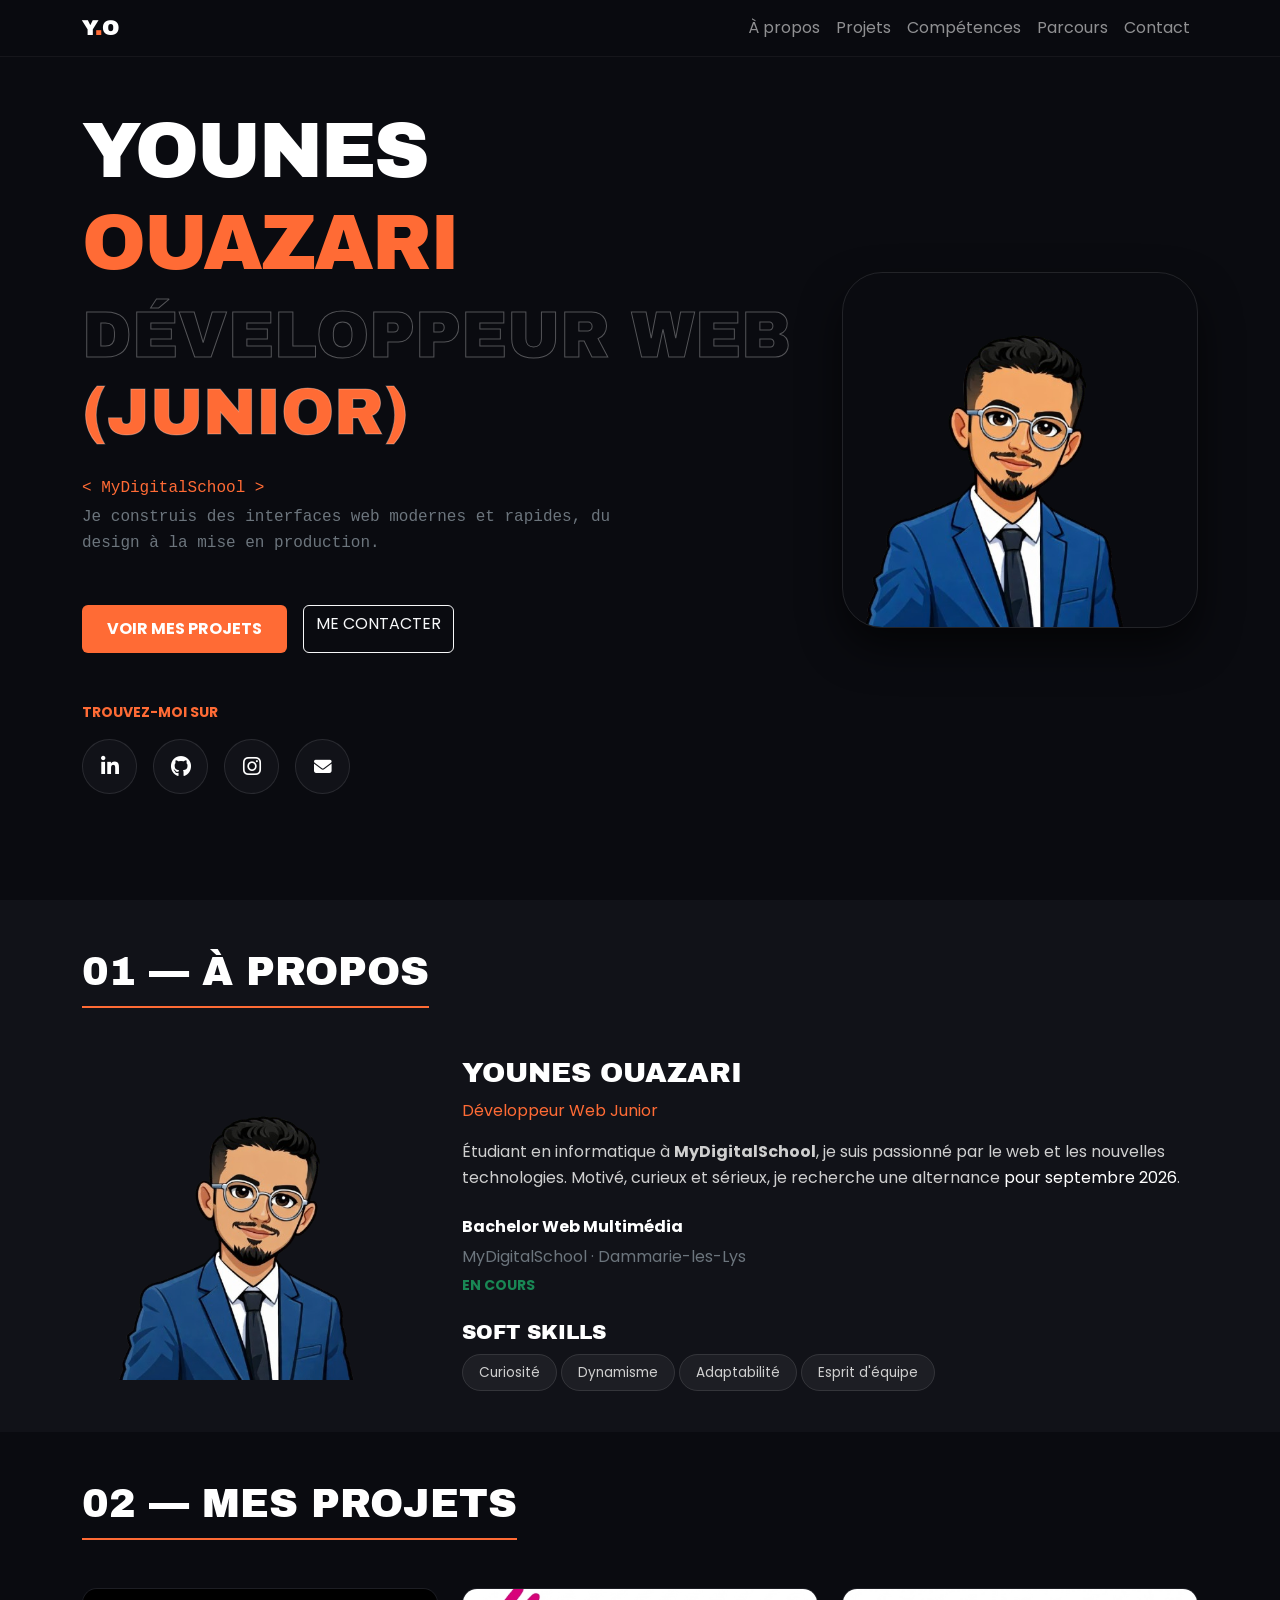
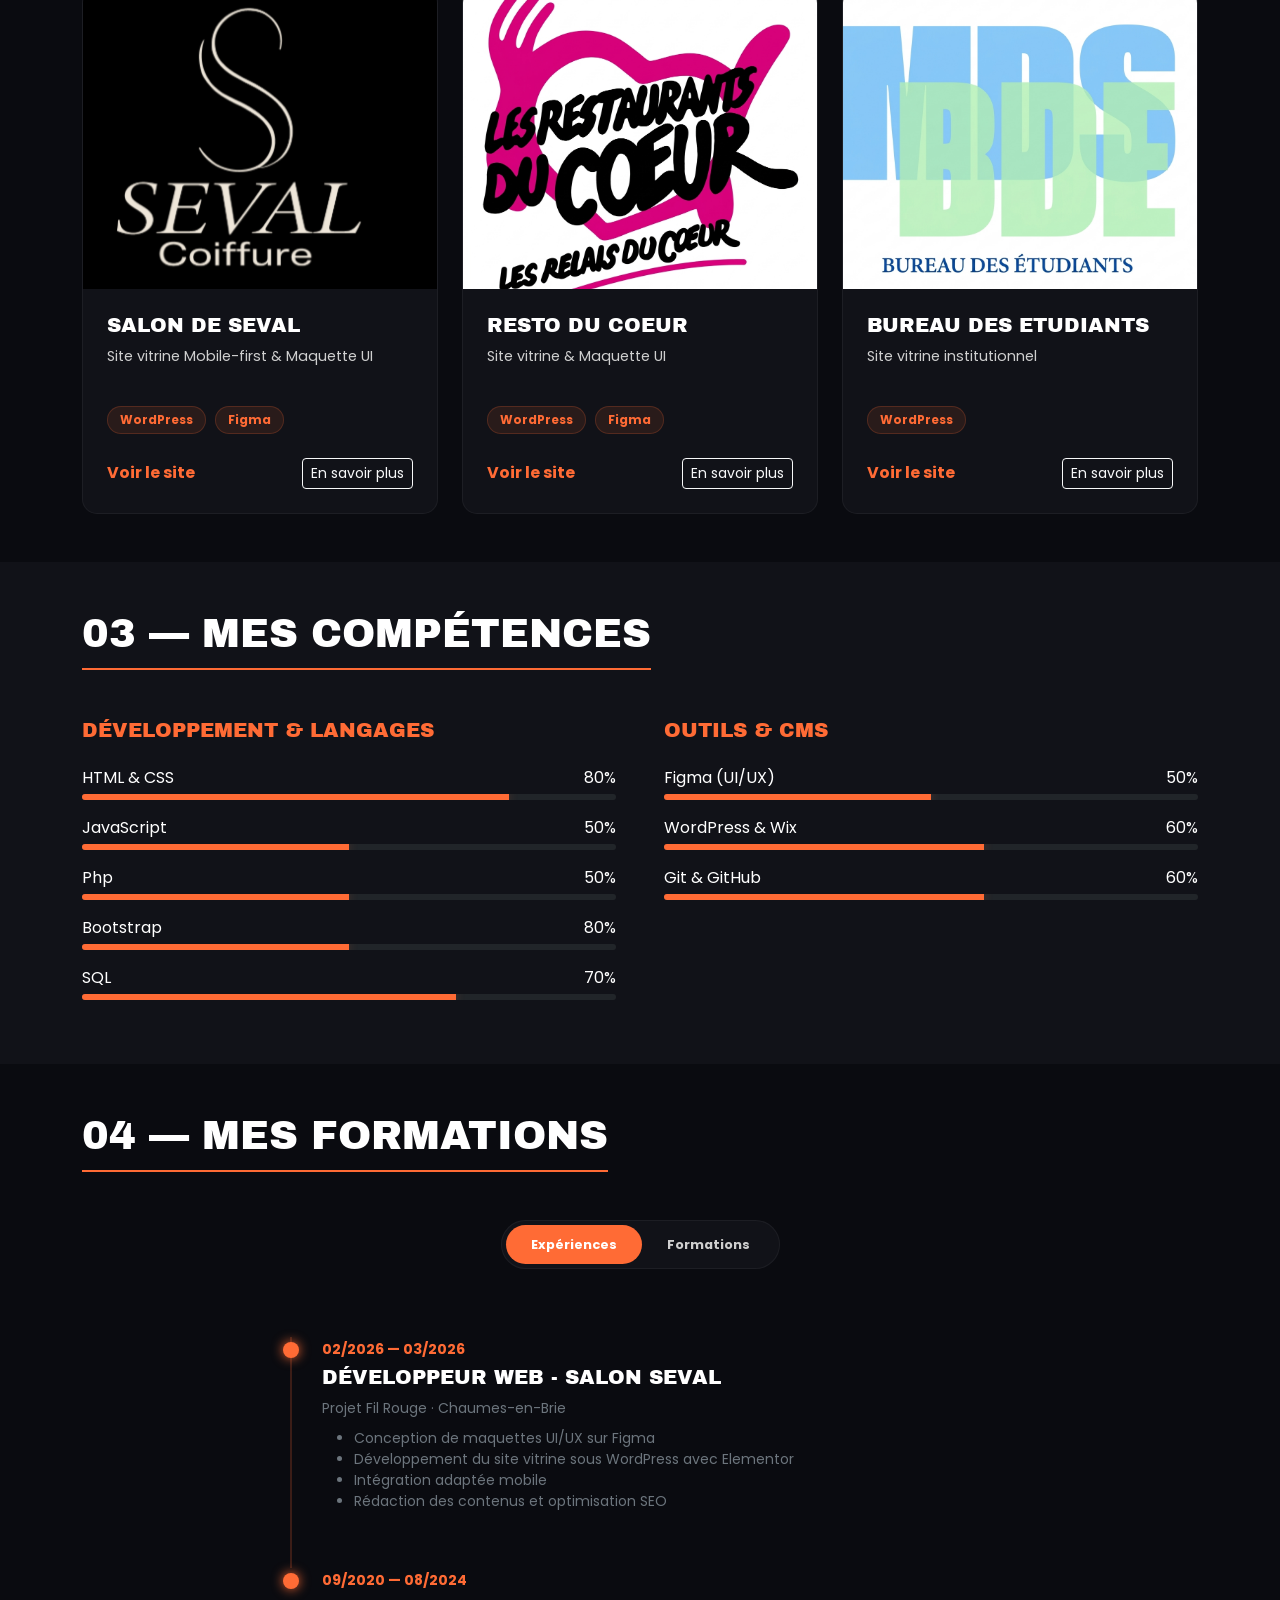
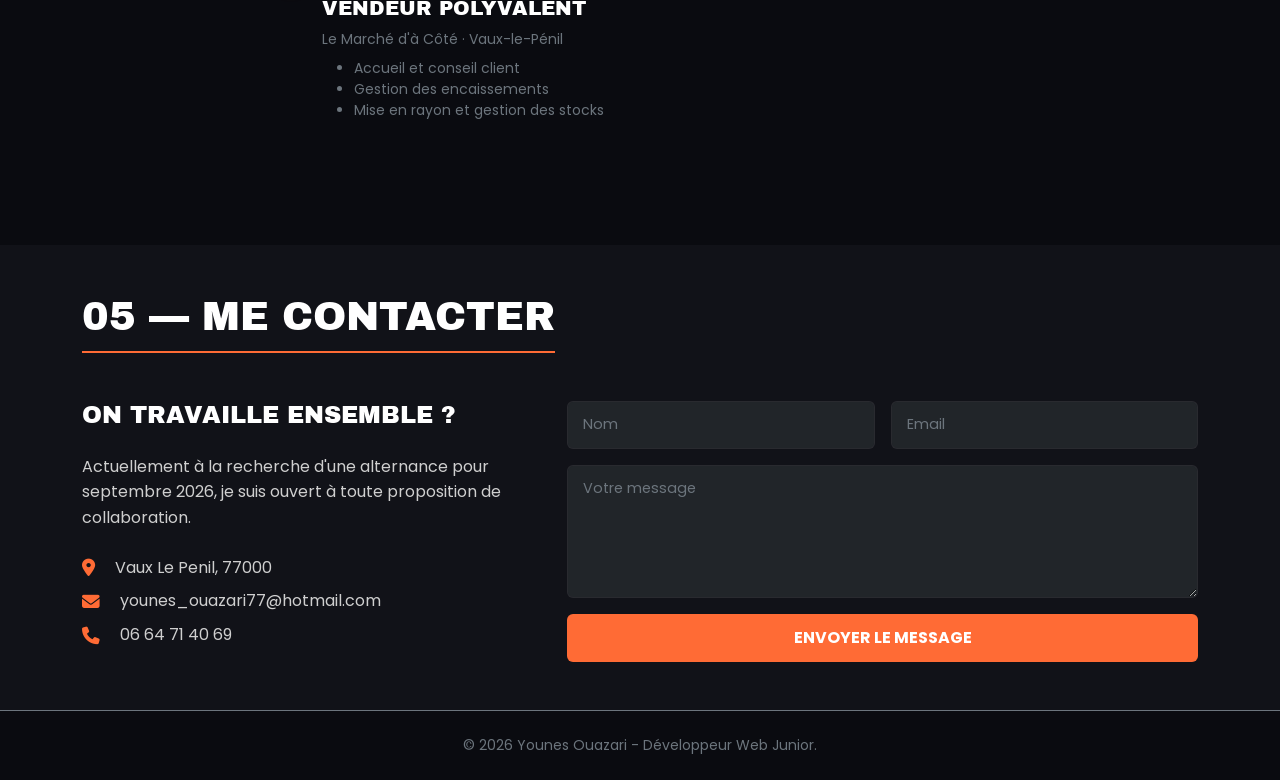
==== commit a5b10ee3: "Add files via upload" ====
--- a/index.html
+++ b/index.html
@@ -1,305 +1,326 @@
 <!DOCTYPE html>
 <html lang="fr">
 <head>
-  <meta charset="UTF-8" />
-  <meta name="viewport" content="width=device-width, initial-scale=1.0" />
-  <title>Younes Ouazari — Développeur Web</title>
-
-  <!-- FONTS -->
-  <link rel="preconnect" href="https://fonts.googleapis.com" />
-  <link href="https://fonts.googleapis.com/css2?family=Syne:wght@400;600;700;800&family=DM+Sans:ital,wght@0,300;0,400;0,500;1,300&family=JetBrains+Mono:wght@400;500&display=swap" rel="stylesheet" />
-
-  <!-- CSS -->
-  <link rel="stylesheet" href="style.css">
+    <meta charset="UTF-8">
+    <meta name="viewport" content="width=device-width, initial-scale=1.0">
+    <title>Younes Ouazari - Portfolio</title>
+    <link href="https://cdn.jsdelivr.net/npm/bootstrap@5.3.0/dist/css/bootstrap.min.css" rel="stylesheet">
+    <link rel="stylesheet" href="style.css">
+    <link rel="stylesheet" href="https://cdnjs.cloudflare.com/ajax/libs/font-awesome/6.4.0/css/all.min.css">
 </head>
-<body>
-
-  <!-- CURSOR -->
-  <div id="cur-dot"></div>
-  <div id="cur-ring"></div>
-
-  <!-- NAV -->
-  <nav id="nav">
-    <a href="#hero" class="nav-logo">Y<span>.</span>O</a>
-    <ul class="nav-links">
-      <li><a href="#projects">Projets</a></li>
-      <li><a href="#experience">Expériences</a></li>
-      <li><a href="#formation">Formation</a></li>
-      <li><a href="#about">À propos</a></li>
-      <li><a href="#contact">Contact</a></li>
-    </ul>
-    <a href="mailto:younes_ouazari77@hotmail.com" class="nav-btn">Me contacter</a>
-  </nav>
-
-  <!-- HERO -->
-  <section id="hero">
-    <div class="orb orb1"></div>
-    <div class="orb orb2"></div>
-    <div class="orb orb3"></div>
-    <div class="hero-grid"></div>
-
-    <div class="hero-text">
-      <div class="hero-badge">
-        <div class="hero-badge-dot"></div>
-        Disponible dès Avril 2026
-      </div>
-      <h1>
-        <span>Younes</span>
-        <em class="accent-line">Ouazari</em>
-        <span class="ghost-line">Web Dev.</span>
-      </h1>
-      <div class="hero-sub">
-        <span class="hero-sub-role">// <span>Développeur Web</span> Junior</span>
-        <span class="hero-div"></span>
-        <span style="font-size:.8rem;color:rgba(255,255,255,.28);">MyDigitalSchool</span>
-      </div>
-      <p class="hero-desc">Je construis des interfaces web modernes, rapides du design à la mise en production.</p>
-      <div class="hero-cta">
-        <a href="#projects" class="btn btn-fire">Voir mes projets ↓</a>
-        <a href="#contact" class="btn btn-ghost">Me contacter</a>
-      </div>
+<body class="bg-black text-white">
+
+    <nav class="navbar navbar-expand-lg navbar-dark fixed-top">
+        <div class="container">
+            <a class="navbar-brand fw-bold" href="#">Y<span class="text-orange">.</span>O</a>
+            <button class="navbar-toggler" type="button" data-bs-toggle="collapse" data-bs-target="#navbarNav">
+                <span class="navbar-toggler-icon"></span>
+            </button>
+            <div class="collapse navbar-collapse" id="navbarNav">
+                <ul class="navbar-nav ms-auto">
+                    <li class="nav-item"><a class="nav-link" href="#propos">À propos</a></li>
+                    <li class="nav-item"><a class="nav-link" href="#projets">Projets</a></li>
+                    <li class="nav-item"><a class="nav-link" href="#competences">Compétences</a></li>
+                    <li class="nav-item"><a class="nav-link" href="#parcours">Parcours</a></li>
+                    <li class="nav-item"><a class="nav-link" href="#contact">Contact</a></li>
+                </ul>
+            </div>
+        </div>
+    </nav>
+
+<section class="hero d-flex align-items-center min-vh-100">
+    <div class="container">
+        <div class="row align-items-center">
+            <div class="col-lg-8">
+                <h1 class="hero-title">Younes <span class="text-orange">Ouazari</span></h1>
+                <h2 class="hero-outline">Développeur Web <span class="text-orange">(Junior)</span></h2>                    
+                
+                <div class="mt-4 info-text">
+                    <p class="mb-1 text-orange">< MyDigitalSchool ></p>
+                    <p class="text-secondary w-75">Je construis des interfaces web modernes et rapides, du design à la mise en production.</p>
+                </div>
+
+                <div class="mt-5 d-flex flex-wrap gap-3">
+                    <a href="#projets" class="btn btn-orange">VOIR MES PROJETS</a>
+                    <a href="#contact" class="btn btn-outline-light">ME CONTACTER</a>
+                </div>
+
+                <div class="mt-5">
+                    <p class="text-orange small fw-bold mb-3">TROUVEZ-MOI SUR</p>
+                    <div class="d-flex gap-3">  
+                        <a href="https://www.linkedin.com/in/younes-ouazari-9187932a3/" target="_blank" class="social-btn" aria-label="LinkedIn">
+                            <i class="fab fa-linkedin-in"></i>
+                        </a>
+                        <a href="https://github.com/YounesOua" target="_blank" class="social-btn" aria-label="GitHub">
+                            <i class="fab fa-github"></i>
+                        </a>
+                        <a href="https://www.instagram.com/younes_ouaz/?hl=fr" target="_blank" class="social-btn" aria-label="Instagram">
+                            <i class="fab fa-instagram"></i>
+                        </a>
+                        <a href="mailto:younes_ouazari77@hotmail.com" class="social-btn" aria-label="Email">
+                            <i class="fas fa-envelope"></i>
+                        </a>
+                    </div>
+                </div>
+            </div>
+
+            <div class="col-lg-4 d-none d-lg-block text-center">
+                <img src="./asset/bitmo.png" alt="Younes Ouazari" class="img-fluid custom-avatar">
+            </div>
+        </div>
     </div>
-
-    <div class="hero-visual">
-      <div class="hero-card">
-        <div class="deco-ring dr1"></div>
-        <div class="deco-ring dr2"></div>
-        <!-- profil image -->
-
-        <div class="avatar-tilt" id="tiltCard">
-             <img src="./assets/bitmo.png" alt="" style="width:400px; height:400px; object-fit:cover;">
-        </div>
-      </div>
-    </div>
-  </section>
-
-  <!-- MARQUEE -->
-  <div class="marquee-wrap">
-    <div class="marquee-track" id="marquee"></div>
-  </div>
-
-  <!-- STATS -->
-  <div class="stats-strip">
-    <div class="stat-block reveal"><div class="stat-num" data-target="4">0</div><div class="stat-lbl">Langages</div></div>
-    <div class="stat-sep"></div>
-    <div class="stat-block reveal rd1"><div class="stat-num" data-target="3">0</div><div class="stat-lbl">Diplômes</div></div>
-    <div class="stat-sep"></div>
-    <div class="stat-block reveal rd2"><div class="stat-num" data-target="3">0</div><div class="stat-lbl">Projets</div></div>
-    <div class="stat-sep"></div>
-    <div class="stat-block reveal rd3"><div class="stat-num" data-target="2">0</div><div class="stat-lbl">Ans d'expérience</div></div>
-  </div>
-
- <!-- PROJECTS -->
-<section id="projects">
-  <div class="proj-hdr reveal">
-    <div><div class="eyebrow">01 — Projets</div><h2>Ce que j'ai <em>créé</em></h2></div>
-  </div>
-  <div class="proj-grid">
-
-    <!-- Projet 1 : Seval -->
-    <div class="pcard featured reveal">
-      <div class="pthumb" style="background:linear-gradient(135deg,#0a1929,#0d2b4a)">
-        <img src="./assets/logoseval.png" alt="Aperçu Salon de Seval" style="width:100%;height:100%;object-fit:cover;border-radius:inherit;">
-      </div>
-      <div class="pbody">
-        <div class="ptitle">Site Vitrine — Salon de Seval</div>
-        <p class="pdesc">Conception et développement d'une maquette de site web pour le salon. Design responsive sur tous les supports.</p>
-        <div class="ptags"><span class="ptag">WordPress</span><span class="ptag">Elementor</span><span class="ptag">Notion</span><span class="ptag">Figma</span><span class="ptag">PHP</span></div>
-        <a href="./projets/projet-salon_de_seval/index.html" class="plink">Voir le projet →</a>
-      </div>
-    </div>
-
-<!-- Projet 2 : Full-Movie -->
-    <div class="pcard reveal rd1">
-      <div class="pthumb" style="background:linear-gradient(135deg,#0a1929,#0d2b4a)">
-        <img src="./assets/full-movie/mockup1.png" alt="Aperçu Full-Movie" style="width:100%;height:100%;object-fit:cover;border-radius:inherit;">
-      </div>
-      <div class="pbody">
-        <div class="ptitle">Full-Movie — Site de Streaming</div>
-        <p class="pdesc">Projet personnel en cours — Streaming de films à venir.</p>
-        <div class="ptags"><span class="ptag">HTML/CSS/JS</span><span class="ptag">Figma</span><span class="ptag">En cours</span></div>
-        <a href="./projets/projet-Full-movie/index.html" class="plink">Voir le projet →</a>
-      </div>
-    </div>
-  </div>
 </section>
 
-  <!-- EXPERIENCE -->
-  <section id="experience">
-  <div class="sec-hdr reveal">
-    <div class="eyebrow">02 — Expériences</div>
-    <h2>Mes experiences <em>pro</em></h2>
-  </div>
-  <div class="exp-layout">
-      <div class="tl-item reveal">
-        <div class="tl-body">
-          <div class="tl-date">Mars. 2026 — Mars 2026</div>
-          <div class="tl-role">Projet-Fil Rouge — Développeur Web</div>
-          <div class="tl-co">SEVAL COIFFURE · Chaumes-en-Brie</div>
-          <ul class="tl-ul">
-            <li>Conception de maquettes UI/UX sur Figma </li>
-            <li>Développement du site vitrine sous WordPress avec Elementor</li>
-            <li>Intégration adaptée mobile</li>
-            <li>Rédaction des contenus et optimisation SEO </li>
-          </ul>
-        </div>
-      </div>
-      <div class="tl-item reveal rd1">
-        <div class="tl-body">
-          <div class="tl-date">Sept. 2020 — Août 2024</div>
-          <div class="tl-role">Vendeur Polyvalent</div>
-          <div class="tl-co">Le Marché d'à Côté · Vaux-le-Pénil</div>
-          <ul class="tl-ul">
-            <li>Accueil et conseil client</li>
-            <li>Gestion des encaissements</li>
-            <li>Mise en rayon et gestion des stocks</li>
-          </ul>
-        </div>
-      </div>
-    </div>
-  </div>
-</section>
-
-  <!-- FORMATION -->
-  <section id="formation">
-  <div class="sec-hdr reveal">
-    <div class="eyebrow">03 — Formation</div>
-    <h2>Mes <em>formations</em></h2>
-  </div>
-  <div class="edu-grid">
-    <div class="edu-card reveal"><span class="edu-period">2016 – 2018</span><div class="edu-diploma">CAP Vente A</div><div class="edu-school">Lycée la Fayette · Champagne-sur-Seine</div></div>
-    <div class="edu-card reveal rd1"><span class="edu-period">2018 – 2020</span><div class="edu-diploma">Bac Professionnel</div><div class="edu-school">Lycée la Fayette · Champagne-sur-Seine</div></div>
-    <div class="edu-card reveal rd2"><span class="edu-period">2020 – 2022</span><div class="edu-diploma">BTS MCO – IMA</div><div class="edu-school">IMA De Melun</div></div>
-    <div class="edu-card active reveal rd3"><span class="edu-period">2024 – 2026</span><div class="edu-diploma">Bachelor Web Multimédia</div><div class="edu-school">MyDigitalSchool · Dammarie-les-Lys</div><div class="edu-status">En cours</div></div>
-  </div>
-</section>
-
-<!-- ABOUT -->
-  <section id="about">
-    <div class="sec-hdr reveal">
-      <div class="eyebrow">04 — À propos</div>
-      <h2>Qui suis-je ?</h2>
-    </div>
-    <div class="about-layout">
-      <div class="about-left reveal">
-        <div class="av-wrap"><div class="av-ring"></div>
-        
-        <!-- SVG Avatar -->  
-          <div class="av-circle">
-           <img src="./assets/bitmo.png" alt="" style="width:250px; height:250px; object-fit:cover;">
-          </div>
-        </div>
-        <div>
-          <div class="id-name">Younes Ouazari</div>
-          <div class="id-role">Développeur Web Junior</div>
-        </div>
-      </div>
-      <div class="about-right">
-        <div class="about-bio reveal">
-          <p>Étudiant en informatique à MyDigitalSchool, je suis passionné par le web et les nouvelles technologies. Motivé, curieux et sérieux, je recherche un stage du <strong>20 avril au 19 juin 2026</strong> pour renforcer mes compétences et décrocher une expérience professionnelle concrète.</p>
-          <div class="soft-row">
-            <span class="soft-pill">Curiosité</span>
-            <span class="soft-pill">Dynamisme</span>
-            <span class="soft-pill">Adaptabilité</span>
-            <span class="soft-pill">Esprit d'équipe</span>
-          </div>
-        </div>
-        <div class="reveal rd1">
-          <div class="sk-title">Compétences techniques</div>
-          <div class="skills-grid">
-            <div class="skill-group"><h4>Langages</h4><div class="tags"><span class="tag">HTML</span><span class="tag">CSS</span><span class="tag">JavaScript</span><span class="tag">PHP</span></div></div>
-            <div class="skill-group"><h4>Frameworks</h4><div class="tags"><span class="tag">Bootstrap</span></div></div>
-            <div class="skill-group"><h4>Outils Dev</h4><div class="tags"><span class="tag">Git</span><span class="tag">GitHub</span><span class="tag">VS Code</span><span class="tag">Figma</span></div></div>
-            <div class="skill-group"><h4>Autres</h4><div class="tags"><span class="tag">SQL</span><span class="tag">WordPress</span><span class="tag">Godot</span></div></div>
-          </div>
-        </div>
-      </div>
-    </div>
-  </section>
-
-  <!-- CONTACT -->
-  <section id="contact">
-  <div class="sec-hdr reveal">
-    <div class="eyebrow">05 — Contact</div>
-    <h2>Travaillons <em>ensemble</em></h2>
-  </div>
- <div class="contact-layout">
-  <div class="contact-left reveal">
-    <div class="avail-pill">
-      
-      <div class="avail-txt">
-        Disponible pour un stage du <strong>20 avr. au 19 juin 2026</strong> — Ouvert à toute opportunité !
-      </div>
-    </div>
-
-    <a href="mailto:younes_ouazari77@hotmail.com" class="clcard">
-      <div class="clcard-body">
-        <div class="clcard-lbl">Email</div>
-        <div class="clcard-val">younes_ouazari77@hotmail.com</div>
-      </div>
-    </a>
-
-    <a href="tel:0664714069" class="clcard">
-      <div class="clcard-body">
-        <div class="clcard-lbl">Téléphone</div>
-        <div class="clcard-val">06 64 71 40 69</div>
-      </div>
-    </a>
-
-    <div class="clcard" style="cursor:none">
-      <div class="clcard-body">
-        <div class="clcard-lbl">Localisation</div>
-        <div class="clcard-val">Seine et Marne, Île-de-France</div>
-      </div>
-    </div>
-
-    <a href="https://linkedin.com" target="_blank" class="clcard">
-      <div class="clcard-body">
-        <div class="clcard-lbl">LinkedIn</div>
-        <div class="clcard-val">Voir mon profil</div>
-      </div>
-    </a>
-  </div>
-
-    <form class="cform reveal rd1" onsubmit="handleSubmit(event)">
-      <div class="cform-title">Envoyer un message </div>
-      <div class="fg-row">
-        <div class="fg"><label for="fn">Nom</label><input type="text" id="fn" placeholder="Nom" required /></div>
-        <div class="fg"><label for="fe">Email</label><input type="email" id="fe" placeholder="@exemple.fr" required /></div>
-      </div>
-      <div class="fg"><label for="fs">Sujet</label><input type="text" id="fs" placeholder="Stage/Alternance" /></div>
-      <div class="fg"><label for="fm">Message</label><textarea id="fm" placeholder="Message" required></textarea></div>
-      <button type="submit" class="btn btn-fire" style="width:fit-content">Envoyer </button>
-    </form>
-  </div>
-</section>
-
-  <!-- MODAL PROJET -->
-  <div id="project-modal" class="pmodal-overlay" onclick="closeModal(event)">
-    <div class="pmodal-box">
-      <button class="pmodal-close" onclick="closeProjectModal()">✕</button>
-      <div class="pmodal-thumb" id="modal-thumb"></div>
-      <div class="pmodal-body">
-        <div class="pmodal-eyebrow" id="modal-tags"></div>
-        <h3 id="modal-title"></h3>
-        <p id="modal-desc"></p>
-        <ul id="modal-details"></ul>
-      </div>
-    </div>
-  </div>
-
-  <!-- FOOTER -->
-  <footer>
-    <a href="#hero" class="footer-logo">Younes<span>.</span>Ouazari</a>
-    <p>© 2026 Younes Ouazari — Développeur Web Junior</p>
-    <div class="footer-links">
-      <a href="https://linkedin.com">LinkedIn</a>
-      <a href="mailto:younes_ouazari77@hotmail.com">Email</a>
-      <a href="#hero">↑ Haut</a>
-    </div>
-  </footer>
-
-  <!-- JS -->
-  <script src="main.js"></script>
+
+    <section id="propos" class="about-section py-5">
+        <div class="container">        
+            <h2 class="section-title text-center mb-5">01 — À PROPOS</h2>
+            <div class="row align-items-center">
+                <div class="col-lg-4 text-center mb-4 mb-lg-0">
+                    <img src="./asset/bitmo.png" alt="Younes Ouazari" class="img-fluid about-avatar">
+                </div>
+                <div class="col-lg-8">
+                    <h3 class="about-name">Younes Ouazari</h3>
+                    <p class="about-role text-orange">Développeur Web Junior</p>
+                    <p class="about-description">
+                        Étudiant en informatique à <strong>MyDigitalSchool</strong>, 
+                        je suis passionné par le web et les nouvelles technologies. 
+                        Motivé, curieux et sérieux, je recherche une alternance 
+                        <span class="text-white">pour septembre 2026</span>.
+                    </p>
+
+                    <div class="about-formation mt-4">
+                        <p class="mb-1 fw-bold text-white">Bachelor Web Multimédia</p>
+                        <p class="text-secondary mb-1">MyDigitalSchool · Dammarie-les-Lys</p>
+                        <p class="text-success small fw-bold">EN COURS</p>
+                    </div>
+
+                    <h4 class="mt-4 h5">Soft Skills</h4>
+                    <div class="skills-list mt-3">
+                        <span class="skill-badge">Curiosité</span>
+                        <span class="skill-badge">Dynamisme</span>
+                        <span class="skill-badge">Adaptabilité</span>
+                        <span class="skill-badge">Esprit d'équipe</span>
+                    </div>
+                </div>
+            </div>
+        </div>
+    </section>
+
+    <section id="projets" class="py-5 bg-black">
+        <div class="container">
+            <h2 class="section-title text-center mb-5">02 — MES PROJETS</h2>
+            <div class="row g-4">
+                <div class="col-md-4">
+                    <div class="project-card h-100 d-flex flex-column">
+                        <div class="project-img-container">
+                            <img src="./asset/logoseval.png" class="img-fluid" alt="Salon de Seval">
+                        </div>
+                        <div class="project-body p-4 flex-grow-1 d-flex flex-column">
+                            <h3 class="h5 text-white">Salon de Seval</h3>
+                            <p class="small">Site vitrine Mobile-first & Maquette UI</p>
+                            <div class="tools-list mb-4">
+                                <span class="tool-badge">WordPress</span>
+                                <span class="tool-badge">Figma</span>
+                            </div>
+                            <div class="d-flex justify-content-between align-items-center mt-auto">
+                                <a href="https://anais-poitvin.mds-melun.yt/seval/qui-sommes-nous/" target="_blank" class="text-orange text-decoration-none fw-bold">Voir le site</a>
+                                <a href="./projets/seval.html" class="btn btn-outline-light btn-sm">En savoir plus</a>
+                            </div>
+                        </div>
+                    </div>
+                </div>
+                <div class="col-md-4">
+                    <div class="project-card h-100 d-flex flex-column">
+                        <div class="project-img-container">
+                            <img src="./asset/logo_resto.png" class="img-fluid" alt="Resto du Coeur">
+                        </div>
+                        <div class="project-body p-4 flex-grow-1 d-flex flex-column">
+                            <h3 class="h5 text-white">Resto du Coeur</h3>
+                            <p class="small">Site vitrine & Maquette UI</p>
+                            <div class="tools-list mb-4">
+                                <span class="tool-badge">WordPress</span>
+                                <span class="tool-badge">Figma</span>
+                            </div>
+                            <div class="d-flex justify-content-between align-items-center mt-auto">
+                                <a href="https://younes-ouazari.mds-melun.yt/LesRestosDuCoeur/" target="_blank" class="text-orange text-decoration-none fw-bold">Voir le site</a>
+                                <a href="./projets/resto.html" class="btn btn-outline-light btn-sm">En savoir plus</a>
+                            </div>
+                        </div>
+                    </div>
+                </div>
+                <div class="col-md-4">
+                    <div class="project-card h-100 d-flex flex-column">
+                        <div class="project-img-container">
+                            <img src="./asset/logo_bde.png" class="img-fluid" alt="BDE">
+                        </div>
+                        <div class="project-body p-4 flex-grow-1 d-flex flex-column">
+                            <h3 class="h5 text-white">Bureau Des Etudiants</h3>
+                            <p class="small">Site vitrine institutionnel</p>
+                            <div class="tools-list mb-4">
+                                <span class="tool-badge">WordPress</span>
+                            </div>
+                            <div class="d-flex justify-content-between align-items-center mt-auto">
+                                <a href="https://younes-ouazari.mds-melun.yt/bde/" target="_blank" class="text-orange text-decoration-none fw-bold">Voir le site</a>
+                                <a href="./projets/bde.html" class="btn btn-outline-light btn-sm">En savoir plus</a>
+                            </div>
+                        </div>
+                    </div>
+                </div>
+            </div>
+        </div>
+    </section>
+
+    <section id="competences" class="py-5 about-section">
+        <div class="container">
+            <h2 class="section-title text-center mb-5">03 — MES COMPÉTENCES</h2>
+            <div class="row g-5">
+                <div class="col-md-6">
+                    <h3 class="h5 mb-4 text-orange">Développement & Langages</h3>
+                    <div class="mb-3">
+                        <div class="d-flex justify-content-between mb-1"><span>HTML & CSS</span><span>80%</span></div>
+                        <div class="progress bg-dark" style="height: 6px;"><div class="progress-bar bg-orange" style="width: 80%"></div></div>
+                    </div>
+                    <div class="mb-3">
+                        <div class="d-flex justify-content-between mb-1"><span>JavaScript</span><span>50%</span></div>
+                        <div class="progress bg-dark" style="height: 6px;"><div class="progress-bar bg-orange" style="width: 50%"></div></div>
+                    </div>
+                    <div class="mb-3">
+                        <div class="d-flex justify-content-between mb-1"><span>Php</span><span>50%</span></div>
+                        <div class="progress bg-dark" style="height: 6px;"><div class="progress-bar bg-orange" style="width: 50%"></div></div>
+                    </div>
+                    <div class="mb-3">
+                        <div class="d-flex justify-content-between mb-1"><span>Bootstrap</span><span>80%</span></div>
+                        <div class="progress bg-dark" style="height: 6px;"><div class="progress-bar bg-orange" style="width: 50%"></div></div>
+                    </div>
+                    <div class="mb-3">
+                        <div class="d-flex justify-content-between mb-1"><span>SQL</span><span>70%</span></div>
+                        <div class="progress bg-dark" style="height: 6px;"><div class="progress-bar bg-orange" style="width: 70%"></div></div>
+                    </div>
+                </div>
+                <div class="col-md-6">
+                    <h3 class="h5 mb-4 text-orange">Outils & CMS</h3>
+                    <div class="mb-3">
+                        <div class="d-flex justify-content-between mb-1"><span>Figma (UI/UX)</span><span>50%</span></div>
+                        <div class="progress bg-dark" style="height: 6px;"><div class="progress-bar bg-orange" style="width: 50%"></div></div>
+                    </div>
+                    <div class="mb-3">
+                        <div class="d-flex justify-content-between mb-1"><span>WordPress & Wix</span><span>60%</span></div>
+                        <div class="progress bg-dark" style="height: 6px;"><div class="progress-bar bg-orange" style="width: 60%"></div></div>
+                    </div>
+                    <div class="mb-3">
+                        <div class="d-flex justify-content-between mb-1"><span>Git & GitHub</span><span>60%</span></div>
+                        <div class="progress bg-dark" style="height: 6px;"><div class="progress-bar bg-orange" style="width: 60%"></div></div>
+                    </div>
+                </div>
+            </div>
+        </div>
+    </section>
+
+    <section id="parcours" class="py-5 bg-black">
+        <div class="container">
+            <h2 class="section-title text-center mb-5">04 — MES FORMATIONS </h2>
+            
+            <div class="d-flex justify-content-center mb-5">
+                <div class="nav nav-pills p-1" id="pills-tab" role="tablist">
+                    <button class="nav-link active" id="pills-exp-tab" data-bs-toggle="pill" data-bs-target="#pills-exp" type="button" role="tab">Expériences</button>
+                    <button class="nav-link" id="pills-edu-tab" data-bs-toggle="pill" data-bs-target="#pills-edu" type="button" role="tab">Formations</button>
+                </div>
+            </div>
+
+            <div class="tab-content" id="pills-tabContent">
+                <div class="tab-pane fade show active" id="pills-exp" role="tabpanel">
+                    <div class="timeline-container mx-auto" style="max-width: 700px;">
+                        <div class="timeline-item">
+                            <div class="dot-orange"></div>
+                            <span class="text-orange fw-bold small">02/2026 — 03/2026</span>
+                            <h4 class="h5 mt-1">Développeur Web - Salon Seval</h4>
+                            <p class="small text-secondary mb-2">Projet Fil Rouge · Chaumes-en-Brie</p>
+                            <ul class="small text-secondary">
+                                <li>Conception de maquettes UI/UX sur Figma</li>
+                                <li>Développement du site vitrine sous WordPress avec Elementor</li>
+                                <li>Intégration adaptée mobile</li>
+                                <li>Rédaction des contenus et optimisation SEO</li>
+
+                            </ul>
+                        </div>
+                        <div class="timeline-item">
+                            <div class="dot-orange"></div>
+                            <span class="text-orange fw-bold small">09/2020 — 08/2024</span>
+                            <h4 class="h5 mt-1">Vendeur Polyvalent</h4>
+                            <p class="small text-secondary mb-2">Le Marché d'à Côté · Vaux-le-Pénil</p>
+                            <ul class="small text-secondary">
+                                <li>Accueil et conseil client</li>
+                                <li>Gestion des encaissements</li>
+                                <li>Mise en rayon et gestion des stocks</li>
+                            </ul>
+                        </div>
+                    </div>
+                </div>
+
+                <div class="tab-pane fade" id="pills-edu" role="tabpanel">
+                    <div class="timeline-container mx-auto" style="max-width: 700px;">
+                        <div class="timeline-item">
+                            <div class="dot-orange"></div>
+                            <span class="text-orange fw-bold small">2024 — 2026</span>
+                            <h4 class="h5 mt-1">2ème Bachelor Web Multimédia</h4>
+                            <p class="small text-secondary">MyDigitalSchool · Dammarie-les-Lys <br> <span class="text-success">Actuellement</span></p>
+                        </div>
+                        <div class="timeline-item">
+                            <div class="dot-orange"></div>
+                            <span class="text-orange fw-bold small">2020 — 2022</span>
+                            <h4 class="h5 mt-1">BTS MCO</h4>
+                            <p class="small text-secondary">IMA De Melun</p>
+                        </div>
+                        <div class="timeline-item">
+                            <div class="dot-orange"></div>
+                            <span class="text-orange fw-bold small">2018 — 2020</span>
+                            <h4 class="h5 mt-1">Bac Professionnel</h4>
+                            <p class="small text-secondary">Lycée la Fayette</p>
+                        </div>
+                    </div>
+                </div>
+            </div>
+        </div>
+    </section>
+
+    <section id="contact" class="py-5 about-section">
+        <div class="container">
+            <h2 class="section-title text-center mb-5">05 — ME CONTACTER</h2>
+            <div class="row g-5">
+                <div class="col-lg-5">
+                    <h3 class="h4 mb-4">On travaille ensemble ?</h3>
+                    <p>Actuellement à la recherche d'une alternance pour septembre 2026, je suis ouvert à toute proposition de collaboration.</p>
+                    <div class="mt-4">
+                        <p class="mb-2"><i class="fas fa-map-marker-alt text-orange me-3"></i> Vaux Le Penil, 77000</p>
+                        <p class="mb-2"><i class="fas fa-envelope text-orange me-3"></i> younes_ouazari77@hotmail.com</p>
+                        <p class="mb-2"><i class="fas fa-phone text-orange me-3"></i> 06 64 71 40 69</p>
+                    </div>
+                </div>
+                <div class="col-lg-7">
+                    <form class="row g-3">
+                        <div class="col-md-6">
+                            <input type="text" class="form-control bg-dark border-secondary text-white" placeholder="Nom">
+                        </div>
+                        <div class="col-md-6">
+                            <input type="email" class="form-control bg-dark border-secondary text-white" placeholder="Email">
+                        </div>
+                        <div class="col-12">
+                            <textarea class="form-control bg-dark border-secondary text-white" rows="5" placeholder="Votre message"></textarea>
+                        </div>
+                        <div class="col-12">
+                            <button type="submit" class="btn btn-orange w-100">ENVOYER LE MESSAGE</button>
+                        </div>
+                    </form>
+                </div>
+            </div>
+        </div>
+    </section>
+
+    <footer class="py-4 text-center border-top border-secondary text-secondary small">
+        &copy; 2026 Younes Ouazari - Développeur Web Junior.
+    </footer>
+
+    <script src="https://cdn.jsdelivr.net/npm/bootstrap@5.3.0/dist/js/bootstrap.bundle.min.js"></script>
 </body>
 </html>
--- a/style.css
+++ b/style.css
@@ -1,299 +1,274 @@
-*, *::before, *::after { margin:0; padding:0; box-sizing:border-box; }
+@import url('https://fonts.googleapis.com/css2?family=Archivo+Black&family=Poppins:wght@400;700&display=swap');
 
 :root {
-  --bg0:    #060c14;
-  --bg1:    #0b1623;
-  --bg2:    #101e30;
-  --accent: #e8622a;
-  --gold:   #f0a500;
-  --cream:  #f5f0e8;
-  --muted:  #6b7280;
-  --white:  #ffffff;
-  --teal:   #06b6d4;
-  --green:  #4ade80;
-  --ease:   cubic-bezier(0.22,1,0.36,1);
-  --fs-hero: clamp(4rem,9vw,8.5rem);
-  --fs-h2:   clamp(2rem,3.5vw,3.2rem);
-}
-
-html { scroll-behavior:smooth; }
-body { font-family:'DM Sans',sans-serif; background:var(--bg0); color:var(--cream); overflow-x:hidden; cursor:none; }
-
-/* SCROLLBAR */
-::-webkit-scrollbar { width:4px; }
-::-webkit-scrollbar-track { background:var(--bg0); }
-::-webkit-scrollbar-thumb { background:var(--accent); border-radius:2px; }
-
-/* CURSOR */
-#cur-dot { width:6px; height:6px; border-radius:50%; background:var(--accent); position:fixed; top:0; left:0; z-index:9999; pointer-events:none; transform:translate(-50%,-50%); }
-#cur-ring { width:30px; height:30px; border-radius:50%; border:1.5px solid rgba(232,98,42,.55); position:fixed; top:0; left:0; z-index:9998; pointer-events:none; transform:translate(-50%,-50%); transition:width .25s,height .25s,border-color .25s; }
-body.hovering #cur-ring { width:46px; height:46px; border-color:rgba(232,98,42,.9); }
-
-/* NOISE */
-body::after { content:''; position:fixed; inset:0; z-index:9990; pointer-events:none; background-image:url("data:image/svg+xml,%3Csvg viewBox='0 0 256 256' xmlns='http://www.w3.org/2000/svg'%3E%3Cfilter id='n'%3E%3CfeTurbulence type='fractalNoise' baseFrequency='0.9' numOctaves='4' stitchTiles='stitch'/%3E%3C/filter%3E%3Crect width='100%25' height='100%25' filter='url(%23n)' opacity='1'/%3E%3C/svg%3E"); opacity:.025; mix-blend-mode:overlay; }
-
-/* NAV */
-nav { position:fixed; top:0; left:0; right:0; z-index:500; display:flex; align-items:center; justify-content:space-between; padding:1.2rem 5vw; transition:background .4s,box-shadow .4s; }
-nav.scrolled { background:rgba(6,12,20,.9); backdrop-filter:blur(20px); box-shadow:0 1px 0 rgba(255,255,255,.05); }
-.nav-logo { font-family:'Syne',sans-serif; font-weight:800; font-size:1.25rem; letter-spacing:-.03em; color:var(--white); text-decoration:none; }
-.nav-logo span { color:var(--accent); }
-.nav-links { display:flex; gap:2rem; list-style:none; }
-.nav-links a { font-size:.78rem; font-weight:500; letter-spacing:.1em; text-transform:uppercase; text-decoration:none; color:rgba(255,255,255,.38); transition:color .2s; position:relative; }
-.nav-links a::after { content:''; position:absolute; bottom:-4px; left:0; right:0; height:1px; background:var(--accent); transform:scaleX(0); transform-origin:right; transition:transform .3s var(--ease); }
-.nav-links a:hover { color:var(--white); }
-.nav-links a:hover::after { transform:scaleX(1); transform-origin:left; }
-.nav-btn { display:inline-flex; align-items:center; gap:.45rem; padding:.55rem 1.3rem; background:var(--accent); color:var(--white); border-radius:3px; font-family:'Syne',sans-serif; font-size:.75rem; font-weight:700; letter-spacing:.08em; text-transform:uppercase; text-decoration:none; transition:transform .25s var(--ease),box-shadow .25s; box-shadow:0 4px 18px rgba(232,98,42,.35); }
-.nav-btn:hover { transform:translateY(-2px); box-shadow:0 8px 28px rgba(232,98,42,.5); }
-
-/* HERO */
-#hero { min-height:100vh; position:relative; overflow:hidden; display:grid; grid-template-columns:1fr 1fr; align-items:center; gap:4rem; padding:9rem 5vw 5rem; }
-.orb { position:absolute; border-radius:50%; filter:blur(80px); pointer-events:none; z-index:0; animation:orbFloat 8s ease-in-out infinite; }
-.orb1 { width:500px; height:500px; background:rgba(232,98,42,.11); top:-200px; right:-100px; }
-.orb2 { width:400px; height:400px; background:rgba(59,130,246,.07); bottom:-80px; left:-80px; animation-delay:-3s; }
-.orb3 { width:260px; height:260px; background:rgba(240,165,0,.06); top:40%; left:40%; animation-delay:-5s; }
-@keyframes orbFloat { 0%,100%{transform:translate(0,0)} 33%{transform:translate(30px,-20px)} 66%{transform:translate(-20px,28px)} }
-.hero-grid { position:absolute; inset:0; z-index:0; pointer-events:none; background-image:linear-gradient(rgba(255,255,255,.025) 1px,transparent 1px),linear-gradient(90deg,rgba(255,255,255,.025) 1px,transparent 1px); background-size:72px 72px; mask-image:radial-gradient(ellipse 80% 80% at 50% 50%,black 0%,transparent 100%); }
-.hero-text { position:relative; z-index:1; }
-.hero-badge { display:inline-flex; align-items:center; gap:.7rem; padding:.4rem 1.1rem; background:rgba(232,98,42,.1); border:1px solid rgba(232,98,42,.25); border-radius:40px; margin-bottom:2rem; font-family:'JetBrains Mono',monospace; font-size:.72rem; color:var(--accent); letter-spacing:.06em; }
-.hero-badge-dot { width:7px; height:7px; border-radius:50%; background:var(--accent); animation:pulse 1.8s ease infinite; }
-@keyframes pulse { 0%,100%{opacity:1;transform:scale(1)} 50%{opacity:.35;transform:scale(1.6)} }
-h1 { font-family:'Syne',sans-serif; font-size:var(--fs-hero); font-weight:800; line-height:.88; letter-spacing:-.045em; color:var(--white); }
-h1 .accent-line { color:var(--accent); display:block; }
-h1 .ghost-line { display:block; -webkit-text-stroke:2px rgba(255,255,255,.18); color:transparent; transition:color .4s,-webkit-text-stroke .4s; }
-h1 .ghost-line:hover { color:var(--white); -webkit-text-stroke:0px; }
-.hero-sub { margin-top:1.4rem; display:flex; align-items:center; gap:1rem; flex-wrap:wrap; }
-.hero-sub-role { font-family:'JetBrains Mono',monospace; font-size:.8rem; color:rgba(255,255,255,.4); }
-.hero-sub-role span { color:var(--teal); }
-.hero-div { width:1px; height:14px; background:rgba(255,255,255,.15); }
-.hero-desc { margin-top:1.5rem; font-size:1rem; line-height:1.8; color:rgba(255,255,255,.45); max-width:430px; }
-.hero-cta { margin-top:2.4rem; display:flex; gap:1rem; flex-wrap:wrap; }
-.btn { display:inline-flex; align-items:center; gap:.5rem; padding:.9rem 2rem; border-radius:3px; border:none; font-family:'Syne',sans-serif; font-size:.82rem; font-weight:700; letter-spacing:.06em; text-transform:uppercase; text-decoration:none; cursor:none; transition:transform .3s var(--ease),box-shadow .3s; }
-.btn-fire { background:var(--accent); color:var(--white); box-shadow:0 4px 20px rgba(232,98,42,.35); position:relative; overflow:hidden; }
-.btn-fire:hover { transform:translateY(-3px); box-shadow:0 10px 35px rgba(232,98,42,.55); }
-.btn-ghost { background:transparent; color:rgba(255,255,255,.75); border:1px solid rgba(255,255,255,.18); }
-.btn-ghost:hover { transform:translateY(-3px); background:rgba(255,255,255,.07); border-color:rgba(255,255,255,.35); }
-
-/* HERO VISUAL */
-.hero-visual { position:relative; z-index:1; display:flex; justify-content:center; align-items:center; }
-.hero-card { position:relative; width:300px; height:380px; }
-.deco-ring { position:absolute; border-radius:50%; border:1px solid rgba(232,98,42,.1); pointer-events:none; }
-.dr1 { width:480px; height:480px; top:-90px; left:-90px; animation:spin 40s linear infinite; }
-.dr2 { width:360px; height:360px; top:-30px; left:-30px; border-style:dashed; border-color:rgba(240,165,0,.09); animation:spin 25s linear infinite reverse; }
-@keyframes spin { to{ transform:rotate(360deg); } }
-.avatar-tilt { width:100%; height:100%; border-radius:24px 80px 24px 80px; background:linear-gradient(145deg,#16304f,#0b1d30); border:1px solid rgba(255,255,255,.07); overflow:hidden; display:flex; align-items:flex-end; justify-content:center; box-shadow:0 40px 80px rgba(0,0,0,.6); }
-.avatar-tilt svg { width:82%; height:auto; }
-
-/* MARQUEE */
-.marquee-wrap { background:var(--bg1); border-top:1px solid rgba(255,255,255,.05); border-bottom:1px solid rgba(255,255,255,.05); padding:.9rem 0; overflow:hidden; position:relative; }
-.marquee-wrap::before,.marquee-wrap::after { content:''; position:absolute; top:0; bottom:0; width:100px; z-index:1; pointer-events:none; }
-.marquee-wrap::before { left:0; background:linear-gradient(90deg,var(--bg1),transparent); }
-.marquee-wrap::after { right:0; background:linear-gradient(270deg,var(--bg1),transparent); }
-.marquee-track { display:flex; width:max-content; animation:marquee 30s linear infinite; }
-.marquee-wrap:hover .marquee-track { animation-play-state:paused; }
-@keyframes marquee { from{transform:translateX(0)} to{transform:translateX(-50%)} }
-.marquee-item { display:inline-flex; align-items:center; gap:.7rem; padding:.3rem 1.8rem; font-family:'JetBrains Mono',monospace; font-size:.76rem; color:rgba(255,255,255,.28); white-space:nowrap; }
-.marquee-item span { color:var(--accent); font-size:.65rem; }
-
-/* STATS */
-.stats-strip { background:var(--bg1); padding:2.5rem 5vw; display:grid; grid-template-columns:1fr auto 1fr auto 1fr auto 1fr; gap:1rem; align-items:center; position:relative; overflow:hidden; }
-.stats-strip::before { content:''; position:absolute; left:0; right:0; top:0; height:2px; background:linear-gradient(90deg,transparent,var(--accent),var(--gold),var(--teal),transparent); }
-.stat-block { text-align:center; }
-.stat-num { font-family:'Syne',sans-serif; font-size:clamp(2.2rem,4vw,3.5rem); font-weight:800; line-height:1; background:linear-gradient(135deg,var(--accent),var(--gold)); -webkit-background-clip:text; -webkit-text-fill-color:transparent; background-clip:text; }
-.stat-lbl { font-size:.72rem; color:rgba(255,255,255,.28); letter-spacing:.1em; text-transform:uppercase; margin-top:.35rem; }
-.stat-sep { width:1px; height:50px; background:rgba(255,255,255,.06); margin:0 auto; }
-
-/* SECTION BASE */
-section { padding:7rem 5vw; }
-.eyebrow { display:flex; align-items:center; gap:.8rem; font-family:'JetBrains Mono',monospace; font-size:.68rem; letter-spacing:.15em; text-transform:uppercase; color:var(--accent); margin-bottom:.9rem; }
-.eyebrow::before { content:''; width:20px; height:1.5px; background:var(--accent); flex-shrink:0; }
-h2 { font-family:'Syne',sans-serif; font-size:var(--fs-h2); font-weight:800; line-height:1.04; letter-spacing:-.035em; color:var(--white); }
-h2 em { font-style:normal; color:var(--accent); }
-.sec-hdr { margin-bottom:4rem; }
-
-/* ABOUT */
-#about { background:var(--bg0); position:relative; overflow:hidden; }
-#about::before { content:''; position:absolute; inset:0; pointer-events:none; background:radial-gradient(ellipse 55% 55% at 100% 0%,rgba(240,165,0,.04),transparent 65%),radial-gradient(ellipse 45% 45% at 0% 100%,rgba(6,182,212,.04),transparent 65%); }
-.about-layout { display:grid; grid-template-columns:260px 1fr; gap:5rem; align-items:start; position:relative; }
-.about-left { display:flex; flex-direction:column; gap:1.4rem; }
-.av-wrap { position:relative; width:220px; height:220px; margin:0 auto; }
-.av-ring { position:absolute; inset:-10px; border-radius:50%; border:1px dashed rgba(232,98,42,.22); animation:spin 22s linear infinite; }
-.av-circle { width:220px; height:220px; border-radius:50%; background:linear-gradient(145deg,#16304f,#0b1d30); overflow:hidden; display:flex; align-items:flex-end; justify-content:center; border:1.5px solid rgba(232,98,42,.18); box-shadow:0 0 0 7px rgba(232,98,42,.05),0 20px 60px rgba(0,0,0,.5); }
-.av-circle svg { width:82%; height:auto; }
-.id-name { font-family:'Syne',sans-serif; font-size:1.05rem; font-weight:800; color:var(--white); text-align:center; }
-.id-role { font-size:.75rem; color:var(--accent); letter-spacing:.08em; text-align:center; margin-bottom:.7rem; }
-.id-badge { display:inline-flex; align-items:center; gap:.4rem; margin:0 auto; padding:.3rem .9rem; background:rgba(74,222,128,.08); border:1px solid rgba(74,222,128,.18); border-radius:40px; font-size:.68rem; font-weight:600; color:var(--green); }
-.id-badge::before { content:''; width:5px; height:5px; border-radius:50%; background:var(--green); animation:pulse 1.5s ease infinite; }
-.about-right { display:flex; flex-direction:column; gap:3rem; }
-.about-bio p { font-size:1rem; line-height:1.82; color:rgba(255,255,255,.48); margin-bottom:1rem; }
-.about-bio p strong { color:var(--gold); font-weight:600; }
-.soft-row { display:flex; flex-wrap:wrap; gap:.55rem; margin-top:.5rem; }
-.soft-pill { padding:.38rem 1rem; border:1px solid rgba(240,165,0,.22); border-radius:3px; font-size:.76rem; color:var(--gold); background:rgba(240,165,0,.04); letter-spacing:.04em; transition:background .2s,border-color .2s; }
-.soft-pill:hover { background:rgba(240,165,0,.1); border-color:rgba(240,165,0,.45); }
-.sk-title { font-family:'JetBrains Mono',monospace; font-size:.65rem; letter-spacing:.14em; text-transform:uppercase; color:rgba(255,255,255,.2); margin-bottom:1.2rem; display:flex; align-items:center; gap:.7rem; }
-.sk-title::after { content:''; flex:1; height:1px; background:rgba(255,255,255,.05); }
-.skills-grid { display:grid; grid-template-columns:1fr 1fr; gap:1.6rem; }
-.skill-group h4 { font-family:'Syne',sans-serif; font-size:.67rem; font-weight:700; letter-spacing:.12em; text-transform:uppercase; color:var(--gold); margin-bottom:.75rem; }
-.tags { display:flex; flex-wrap:wrap; gap:.4rem; }
-.tag { padding:.28rem .78rem; background:rgba(255,255,255,.04); border:1px solid rgba(255,255,255,.08); border-radius:3px; font-size:.74rem; color:rgba(255,255,255,.58); transition:all .2s; cursor:default; }
-.tag:hover { background:rgba(232,98,42,.13); border-color:rgba(232,98,42,.36); color:var(--cream); }
-
-/* PROJECTS */
-#projects { background:var(--bg1); }
-.proj-hdr { display:flex; align-items:flex-end; justify-content:space-between; margin-bottom:3.5rem; }
-.proj-grid { display:grid; grid-template-columns:repeat(3,1fr); gap:1.2rem; }
-.pcard { background:var(--bg2); border:1px solid rgba(255,255,255,.06); border-radius:16px; overflow:hidden; position:relative; transition:transform .4s var(--ease),box-shadow .4s,border-color .4s; }
-.pcard:hover { transform:translateY(-8px); box-shadow:0 30px 60px rgba(0,0,0,.5); border-color:rgba(232,98,42,.22); }
-.pcard::before { content:''; position:absolute; top:0; left:0; right:0; height:2px; background:linear-gradient(90deg,var(--accent),var(--gold)); opacity:0; transition:opacity .3s; z-index:1; }
-.pcard:hover::before { opacity:1; }
-.pcard.featured { grid-column:span 2; }
-.pthumb { height:180px; position:relative; overflow:hidden; display:flex; align-items:center; justify-content:center; }
-.pcard.featured .pthumb { height:220px; }
-.pemoji { font-size:3.2rem; position:relative; z-index:1; transition:transform .5s var(--ease),filter .5s; filter:drop-shadow(0 0 0 transparent); }
-.pcard:hover .pemoji { transform:scale(1.2) rotate(-6deg); filter:drop-shadow(0 0 20px rgba(232,98,42,.5)); }
-.pbody { padding:1.6rem; }
-.ptitle { font-family:'Syne',sans-serif; font-size:1.05rem; font-weight:700; color:var(--white); margin-bottom:.4rem; }
-.pdesc { font-size:.84rem; line-height:1.65; color:rgba(255,255,255,.35); margin-bottom:1.1rem; }
-.ptags { display:flex; flex-wrap:wrap; gap:.35rem; margin-bottom:1.1rem; }
-.ptag { padding:.22rem .65rem; background:rgba(255,255,255,.06); border-radius:3px; font-family:'JetBrains Mono',monospace; font-size:.67rem; color:rgba(255,255,255,.42); }
-.plink { font-family:'Syne',sans-serif; font-size:.75rem; font-weight:700; color:var(--accent); text-decoration:none; display:inline-flex; align-items:center; gap:.4rem; letter-spacing:.06em; text-transform:uppercase; transition:gap .2s; }
-.plink:hover { gap:.85rem; }
-.pcard-soon { display:flex; align-items:center; justify-content:center; min-height:280px; text-align:center; border:1px dashed rgba(255,255,255,.07); background:transparent; }
-.pcard-soon:hover { border-color:rgba(232,98,42,.2); background:rgba(232,98,42,.02); transform:none; box-shadow:none; }
-
-/* EXPERIENCE */
-#experience { background:var(--bg0); }
-.exp-layout { display:grid; grid-template-columns:1fr; gap:5rem; align-items:start; }
-.timeline { position:relative; }
-.timeline::before { content:''; position:absolute; left:19px; top:10px; bottom:0; width:1px; background:linear-gradient(180deg,rgba(232,98,42,.35) 0%,transparent 100%); }
-.tl-item { display:flex; gap:2rem; padding-bottom:2.8rem; position:relative; }
-.tl-dot { flex-shrink:0; width:40px; height:40px; border-radius:50%; background:var(--bg2); border:2px solid rgba(255,255,255,.1); display:flex; align-items:center; justify-content:center; font-size:.95rem; z-index:1; }
-.tl-dot.hot { background:var(--bg0); border-color:rgba(232,98,42,.45); box-shadow:0 0 20px rgba(232,98,42,.18); }
-.tl-body { flex:1; padding-top:.25rem; }
-.tl-date { font-family:'JetBrains Mono',monospace; font-size:.67rem; color:var(--accent); letter-spacing:.1em; margin-bottom:.4rem; }
-.tl-role { font-family:'Syne',sans-serif; font-size:1.1rem; font-weight:700; color:var(--white); }
-.tl-co { font-size:.82rem; color:rgba(255,255,255,.28); margin-bottom:.8rem; }
-.tl-ul { list-style:none; display:flex; flex-direction:column; gap:.35rem; }
-.tl-ul li { font-size:.86rem; color:rgba(255,255,255,.42); padding-left:1.2rem; position:relative; }
-.tl-ul li::before { content:'›'; position:absolute; left:0; color:var(--accent); }
-
-/* FORMATION */
-#formation { background:var(--bg1); position:relative; overflow:hidden; }
-#formation::before { content:''; position:absolute; inset:0; pointer-events:none; background:radial-gradient(ellipse 55% 55% at 85% 15%,rgba(29,78,216,.1),transparent 65%),radial-gradient(ellipse 40% 40% at 10% 85%,rgba(6,182,212,.06),transparent 65%); }
-#formation .eyebrow { color:#60a5fa; }
-#formation .eyebrow::before { background:#60a5fa; }
-.edu-grid { display:grid; grid-template-columns:repeat(4,1fr); gap:1rem; position:relative; }
-
-.edu-card { background:rgba(255,255,255,.03); border:1px solid rgba(255,255,255,.06); border-radius:14px; padding:1.8rem 1.4rem; position:relative; overflow:hidden; z-index:1; transition:background .3s,border-color .3s,transform .35s var(--ease); }
-.edu-card::before { content:''; position:absolute; top:0; left:0; right:0; height:2px; background:linear-gradient(90deg,#1d4ed8,#06b6d4); opacity:0; transition:opacity .3s; }
-.edu-card:hover { background:rgba(255,255,255,.06); border-color:rgba(14,165,233,.22); transform:translateY(-5px); }
-.edu-card:hover::before { opacity:1; }
-.edu-card.active { border-color:rgba(232,98,42,.2); }
-.edu-card.active::before { opacity:1; background:linear-gradient(90deg,var(--accent),var(--gold)); }
-.edu-icon { width:46px; height:46px; border-radius:50%; margin-bottom:1.2rem; background:linear-gradient(135deg,#1d4ed8,#06b6d4); display:flex; align-items:center; justify-content:center; font-size:1.2rem; box-shadow:0 0 0 4px rgba(14,165,233,.12); }
-.edu-card.active .edu-icon { background:linear-gradient(135deg,var(--accent),var(--gold)); box-shadow:0 0 0 4px rgba(232,98,42,.15),0 0 20px rgba(232,98,42,.25); animation:glow 2.5s ease infinite; }
-@keyframes glow { 0%,100%{box-shadow:0 0 0 4px rgba(232,98,42,.15),0 0 20px rgba(232,98,42,.25)} 50%{box-shadow:0 0 0 8px rgba(232,98,42,.07),0 0 40px rgba(232,98,42,.45)} }
-.edu-period { display:inline-block; padding:.2rem .65rem; background:rgba(29,78,216,.18); border:1px solid rgba(29,78,216,.28); border-radius:40px; font-family:'JetBrains Mono',monospace; font-size:.65rem; color:#93c5fd; letter-spacing:.06em; margin-bottom:.6rem; }
-.edu-card.active .edu-period { background:rgba(232,98,42,.12); border-color:rgba(232,98,42,.28); color:var(--accent); }
-.edu-diploma { font-family:'Syne',sans-serif; font-size:.93rem; font-weight:700; color:var(--white); margin-bottom:.3rem; }
-.edu-school { font-size:.74rem; color:rgba(255,255,255,.3); }
-.edu-status { margin-top:.8rem; font-family:'JetBrains Mono',monospace; font-size:.63rem; color:var(--accent); letter-spacing:.1em; text-transform:uppercase; display:flex; align-items:center; gap:.4rem; }
-.edu-status::before { content:''; width:5px; height:5px; border-radius:50%; background:var(--accent); animation:pulse 1.5s ease infinite; }
-
-/* CONTACT */
-#contact { background:var(--bg0); position:relative; overflow:hidden; }
-#contact::before { content:''; position:absolute; inset:0; pointer-events:none; background:radial-gradient(ellipse 65% 65% at 50% 110%,rgba(232,98,42,.05),transparent 70%); }
-.contact-layout { display:grid; grid-template-columns:1fr 1fr; gap:4rem; align-items:start; }
-.contact-left { display:flex; flex-direction:column; gap:1rem; }
-.avail-pill { display:flex; align-items:flex-start; gap:1rem; padding:1.2rem 1.5rem; background:linear-gradient(135deg,rgba(232,98,42,.08),rgba(240,165,0,.05)); border:1px solid rgba(232,98,42,.17); border-radius:12px; margin-bottom:.4rem; }
-.avail-dot { width:9px; height:9px; border-radius:50%; background:var(--accent); flex-shrink:0; margin-top:.25rem; animation:pulse 1.8s ease infinite; }
-.avail-txt { font-size:.88rem; line-height:1.65; color:rgba(255,255,255,.5); }
-.avail-txt strong { color:var(--white); }
-.clcard { display:flex; align-items:center; gap:1rem; padding:1rem 1.3rem; background:rgba(255,255,255,.03); border:1px solid rgba(255,255,255,.06); border-radius:12px; text-decoration:none; color:inherit; transition:transform .3s var(--ease),background .3s,border-color .3s; position:relative; overflow:hidden; }
-.clcard::after { content:''; position:absolute; inset:0; background:linear-gradient(135deg,rgba(232,98,42,.04),transparent); opacity:0; transition:opacity .3s; }
-.clcard:hover { transform:translateX(7px); background:rgba(255,255,255,.05); border-color:rgba(232,98,42,.22); }
-.clcard:hover::after { opacity:1; }
-.clcard-ic { width:40px; height:40px; flex-shrink:0; border-radius:9px; background:rgba(232,98,42,.1); border:1px solid rgba(232,98,42,.15); display:flex; align-items:center; justify-content:center; font-size:1rem; }
-.clcard-body { flex:1; }
-.clcard-lbl { font-family:'JetBrains Mono',monospace; font-size:.6rem; letter-spacing:.12em; text-transform:uppercase; color:var(--accent); margin-bottom:.12rem; }
-.clcard-val { font-size:.87rem; font-weight:500; color:rgba(255,255,255,.72); }
-.clcard-arrow { color:rgba(255,255,255,.18); transition:color .2s,transform .2s; }
-.clcard:hover .clcard-arrow { color:var(--accent); transform:translateX(4px); }
-.cform { background:rgba(255,255,255,.03); border:1px solid rgba(255,255,255,.07); border-radius:18px; padding:2.4rem; backdrop-filter:blur(8px); display:flex; flex-direction:column; gap:1.1rem; }
-.cform-title { font-family:'Syne',sans-serif; font-size:1.1rem; font-weight:700; color:var(--white); margin-bottom:.2rem; }
-.fg { display:flex; flex-direction:column; gap:.38rem; }
-.fg label { font-family:'JetBrains Mono',monospace; font-size:.6rem; letter-spacing:.12em; text-transform:uppercase; color:rgba(255,255,255,.25); }
-.fg input,.fg textarea { padding:.82rem .95rem; background:rgba(255,255,255,.04); border:1px solid rgba(255,255,255,.08); border-radius:7px; font-family:'DM Sans',sans-serif; font-size:.88rem; color:var(--cream); outline:none; transition:border-color .2s,background .2s; resize:vertical; }
-.fg input::placeholder,.fg textarea::placeholder { color:rgba(255,255,255,.18); }
-.fg input:focus,.fg textarea:focus { border-color:rgba(232,98,42,.45); background:rgba(232,98,42,.04); }
-.fg textarea { min-height:105px; }
-.fg-row { display:grid; grid-template-columns:1fr 1fr; gap:1rem; }
-
-/* MODAL */
-.pmodal-overlay {
-  position: fixed; inset: 0; z-index: 800;
-  background: rgba(6,12,20,.85); backdrop-filter: blur(12px);
-  display: flex; align-items: center; justify-content: center;
-  opacity: 0; pointer-events: none;
-  transition: opacity .35s var(--ease);
-}
-.pmodal-overlay.open { opacity: 1; pointer-events: all; }
-.pmodal-box {
-  background: var(--bg2); border: 1px solid rgba(255,255,255,.09);
-  border-radius: 20px; width: min(720px, 92vw); max-height: 88vh;
-  overflow-y: auto; position: relative;
-  transform: translateY(30px) scale(.97);
-  transition: transform .4s var(--ease);
-  box-shadow: 0 60px 120px rgba(0,0,0,.7);
-}
-.pmodal-overlay.open .pmodal-box { transform: none; }
-.pmodal-close {
-  position: absolute; top: 1rem; right: 1rem; z-index: 2;
-  width: 36px; height: 36px; border-radius: 50%;
-  background: rgba(255,255,255,.07); border: 1px solid rgba(255,255,255,.1);
-  color: rgba(255,255,255,.6); font-size: .9rem;
-  cursor: none; transition: background .2s, color .2s;
-}
-.pmodal-close:hover { background: var(--accent); color: #fff; }
-.pmodal-thumb {
-  height: 240px; display: flex; align-items: center;
-  justify-content: center; font-size: 4rem; border-radius: 20px 20px 0 0;
-}
-.pmodal-body { padding: 2rem 2.4rem 2.4rem; }
-.pmodal-eyebrow { display: flex; flex-wrap: wrap; gap: .4rem; margin-bottom: 1rem; }
-.pmodal-body h3 {
-  font-family: 'Syne', sans-serif; font-size: 1.6rem; font-weight: 800;
-  color: var(--white); margin-bottom: .9rem;
-}
-.pmodal-body p { font-size: .95rem; line-height: 1.8; color: rgba(255,255,255,.48); }
-#modal-details { margin-top: 1.6rem; display: flex; flex-direction: column; gap: .5rem; }
-#modal-details li {
-  font-size: .86rem; color: rgba(255,255,255,.42);
-  padding-left: 1.2rem; position: relative; list-style: none;
-}
-#modal-details li::before { content: '›'; position: absolute; left: 0; color: var(--accent); }
-
-/* FOOTER */
-footer { background:var(--bg0); padding:2rem 5vw; display:flex; align-items:center; justify-content:space-between; flex-wrap:wrap; gap:1rem; border-top:1px solid rgba(255,255,255,.04); }
-.footer-logo { font-family:'Syne',sans-serif; font-weight:800; font-size:1rem; color:var(--white); text-decoration:none; }
-.footer-logo span { color:var(--accent); }
-footer p { font-size:.76rem; color:rgba(255,255,255,.22); }
-.footer-links { display:flex; gap:1.5rem; }
-.footer-links a { font-size:.76rem; color:rgba(255,255,255,.28); text-decoration:none; transition:color .2s; }
-.footer-links a:hover { color:var(--accent); }
-
-/* REVEAL */
-.reveal { opacity:0; transform:translateY(20px); transition:opacity .7s var(--ease),transform .7s var(--ease); }
-.reveal.up { opacity:1; transform:none; }
-.rd1 { transition-delay:.1s; } .rd2 { transition-delay:.2s; } .rd3 { transition-delay:.3s; }
-
-/* HERO ANIMATIONS */
-.hero-text>*{ opacity:0; animation:fadeUp .9s var(--ease) forwards; }
-.hero-badge{animation-delay:.1s} h1{animation-delay:.22s} .hero-sub{animation-delay:.34s} .hero-desc{animation-delay:.46s} .hero-cta{animation-delay:.6s}
-.hero-visual{opacity:0;animation:fadeIn 1.2s .5s var(--ease) forwards}
-@keyframes fadeUp{from{opacity:0;transform:translateY(26px)}to{opacity:1;transform:none}}
-@keyframes fadeIn{from{opacity:0}to{opacity:1}}
-
-/* RESPONSIVE */
-@media(max-width:1100px){.proj-grid{grid-template-columns:1fr 1fr}.pcard.featured{grid-column:span 2}.exp-layout{grid-template-columns:1fr}}
-@media(max-width:900px){#hero{grid-template-columns:1fr;padding-top:7rem}.hero-visual{display:none}.about-layout{grid-template-columns:1fr;gap:3rem}.contact-layout{grid-template-columns:1fr}.edu-grid{grid-template-columns:1fr 1fr}.edu-grid::before{display:none}.stats-strip{grid-template-columns:1fr 1fr;gap:1.5rem 2rem}.stat-sep{display:none}}
-@media(max-width:640px){nav{padding:.9rem 5vw}.nav-links{display:none}section{padding:5rem 5vw}.proj-grid{grid-template-columns:1fr}.pcard.featured{grid-column:span 1}.edu-grid{grid-template-columns:1fr}.fg-row{grid-template-columns:1fr}.skills-grid{grid-template-columns:1fr}.stats-strip{grid-template-columns:1fr 1fr}}+    --orange-brand: #ff6b35;
+    --dark-bg: #0a0b10;
+    --text-gray: #cfcfcf;
+}
+
+body {
+    font-family: 'Poppins', sans-serif;
+    background-color: var(--dark-bg);
+    color: white;
+    overflow-x: hidden;
+}
+
+h1, h2, h3, h4, .navbar-brand {
+    font-family: 'Archivo Black', sans-serif;
+    text-transform: uppercase;
+}
+
+p {
+    color: var(--text-gray);
+    line-height: 1.6;
+}
+
+.info-text {
+    font-family: 'Courier New', Courier, monospace;
+}
+
+.text-orange { color: var(--orange-brand) !important; }
+.bg-black { background-color: var(--dark-bg) !important; }
+
+.navbar {
+    background-color: rgba(10, 11, 16, 0.95) !important;
+    backdrop-filter: blur(10px);
+    border-bottom: 1px solid rgba(255,255,255,0.05);
+}
+
+/* hero section */
+.hero-title {
+    font-size: clamp(2.5rem, 6vw, 5rem);
+    letter-spacing: -2px;
+}
+
+.hero-outline {
+    font-size: clamp(2.5rem, 6vw, 4rem);
+    color: transparent;
+    -webkit-text-stroke: 1px rgba(255, 255, 255, 0.3);
+}
+
+/* button hero */
+.btn-orange {
+    background-color: var(--orange-brand);
+    color: white;
+    font-weight: bold;
+    padding: 12px 25px;
+    border: none;
+    transition: 0.3s;
+}
+
+.btn-orange:hover {
+    background-color: #e55a2b;
+    color: white;
+    transform: translateY(-3px);
+}
+
+/* avatar hero */
+.custom-avatar {
+    border-radius: 40px;
+    border: 1px solid rgba(255,255,255,0.1);
+    box-shadow: 0 20px 40px rgba(0,0,0,0.6);
+}
+
+
+/* --- BOUTONS RÉSEAUX SOCIAUX --- */
+
+.social-btn {
+    display: flex;
+    align-items: center;
+    justify-content: center;
+    width: 55px;
+    height: 55px;
+    background-color: #111218; 
+    color: white;
+    border: 1px solid rgba(255, 255, 255, 0.1);
+    border-radius: 50%; 
+    font-size: 1.3rem;
+    text-decoration: none;
+    transition: all 0.4s cubic-bezier(0.175, 0.885, 0.32, 1.275); 
+}
+
+.social-btn:hover {
+    background-color: var(--orange-brand);
+    color: white;
+    border-color: var(--orange-brand);
+    transform: translateY(-8px); 
+    box-shadow: 0 10px 20px rgba(255, 107, 53, 0.4); 
+}
+
+/* Optionnel : faire tourner l'icône au survol */
+.social-btn:hover i {
+    transform: rotate(360deg);
+    transition: transform 0.6s ease;
+}
+
+
+/* section à propos */
+.about-section {
+    background-color: #111218; 
+}
+
+.section-title {
+    font-size: clamp(1.8rem, 4vw, 2.5rem);
+    border-bottom: 2px solid var(--orange-brand);
+    display: inline-block;
+    padding-bottom: 10px;
+}
+
+.about-avatar {
+    width: 320px;
+    border-radius: 20px;
+    filter: grayscale(20%);
+}
+
+.skill-badge {
+    background-color: rgba(255,255,255,0.05);
+    padding: 8px 16px;
+    border-radius: 50px;
+    font-size: 0.85rem;
+    border: 1px solid rgba(255,255,255,0.1);
+    color: var(--text-gray);
+}
+
+/* -----------------Section Projets------------------- */
+
+.project-card {
+    background-color: #111218;
+    border: 1px solid rgba(255, 255, 255, 0.05);
+    border-radius: 15px;
+    overflow: hidden;
+    transition: all 0.3s ease;
+}
+
+.project-card:hover {
+    transform: translateY(-10px);
+    border-color: var(--orange-brand);
+    box-shadow: 0 10px 30px rgba(255, 107, 53, 0.1);
+}
+
+.project-img-container {
+    width: 100%;
+    height: 300px;
+    background-color: #1e1e26; 
+    overflow: hidden;
+}
+
+.project-img-container img {
+    width: 100%;
+    height: 100%;
+    object-fit: cover;
+    transition: transform 0.5s ease;
+}
+
+.project-card:hover .project-img-container img {
+    transform: scale(1.1);
+}
+
+/* Bulles d'outils (Tools) */
+.tool-badge {
+    display: inline-block;
+    background-color: rgba(255, 107, 53, 0.1);
+    color: var(--orange-brand);
+    font-size: 0.75rem;
+    font-weight: bold;
+    padding: 4px 12px;
+    border-radius: 50px;
+    margin-right: 5px;
+    border: 1px solid rgba(255, 107, 53, 0.2);
+}
+
+.project-body p {
+    font-size: 0.9rem;
+    height: 45px; 
+}
+
+/* LES SECTIONS COMPÉTENCES, PARCOURS ET CONTACT   */ */
+
+/* --- Barres de progression --- */
+.progress {
+    background-color: rgba(255, 255, 255, 0.05) !important;
+    border-radius: 10px;
+    overflow: hidden;
+}
+
+.bg-orange {
+    background-color: var(--orange-brand) !important;
+    box-shadow: 0 0 10px rgba(255, 107, 53, 0.3);
+}
+
+/* --- Système de Switch (Nav-Pills) --- */
+.nav-pills {
+    background-color: #111218;
+    border: 1px solid rgba(255, 255, 255, 0.05);
+    border-radius: 50px;
+}
+
+.nav-pills .nav-link {
+    color: var(--text-gray);
+    font-family: 'Poppins', sans-serif;
+    font-weight: bold;
+    font-size: 0.8rem;
+    padding: 10px 25px;
+    border-radius: 50px;
+    transition: 0.3s ease;
+}
+
+.nav-pills .nav-link.active {
+    background-color: var(--orange-brand) !important;
+    color: white !important;
+}
+
+/* --- Timeline (Formations) --- */
+.timeline-container {
+    padding: 20px 0;
+}
+
+.timeline-item {
+    border-left: 2px solid rgba(255, 107, 53, 0.2); 
+    position: relative;
+    padding-left: 30px;
+    margin-bottom: 0;
+    padding-bottom: 40px;
+}
+
+.timeline-item:last-child {
+    border-left: 2px solid transparent; 
+}
+
+.dot-orange {
+    position: absolute;
+    left: -9px;
+    top: 5px;
+    width: 16px;
+    height: 16px;
+    background-color: var(--orange-brand);
+    border-radius: 50%;
+    box-shadow: 0 0 12px var(--orange-brand);
+}
+
+/* --- Formulaires  --- */
+.form-control {
+    padding: 12px 15px;
+    font-family: 'Poppins', sans-serif;
+    font-size: 0.9rem;
+    border: 1px solid rgba(255, 255, 255, 0.1) !important;
+    transition: 0.3s;
+}
+
+.form-control:focus {
+    background-color: #16171d !important;
+    border-color: var(--orange-brand) !important;
+    box-shadow: none;
+    outline: none;
+}
+
+.form-control::placeholder {
+    color: #6c757d;
+}
+
+/* --- Utilitaires icônes --- */
+.fas {
+    font-size: 1.1rem;
+    vertical-align: middle;
+}
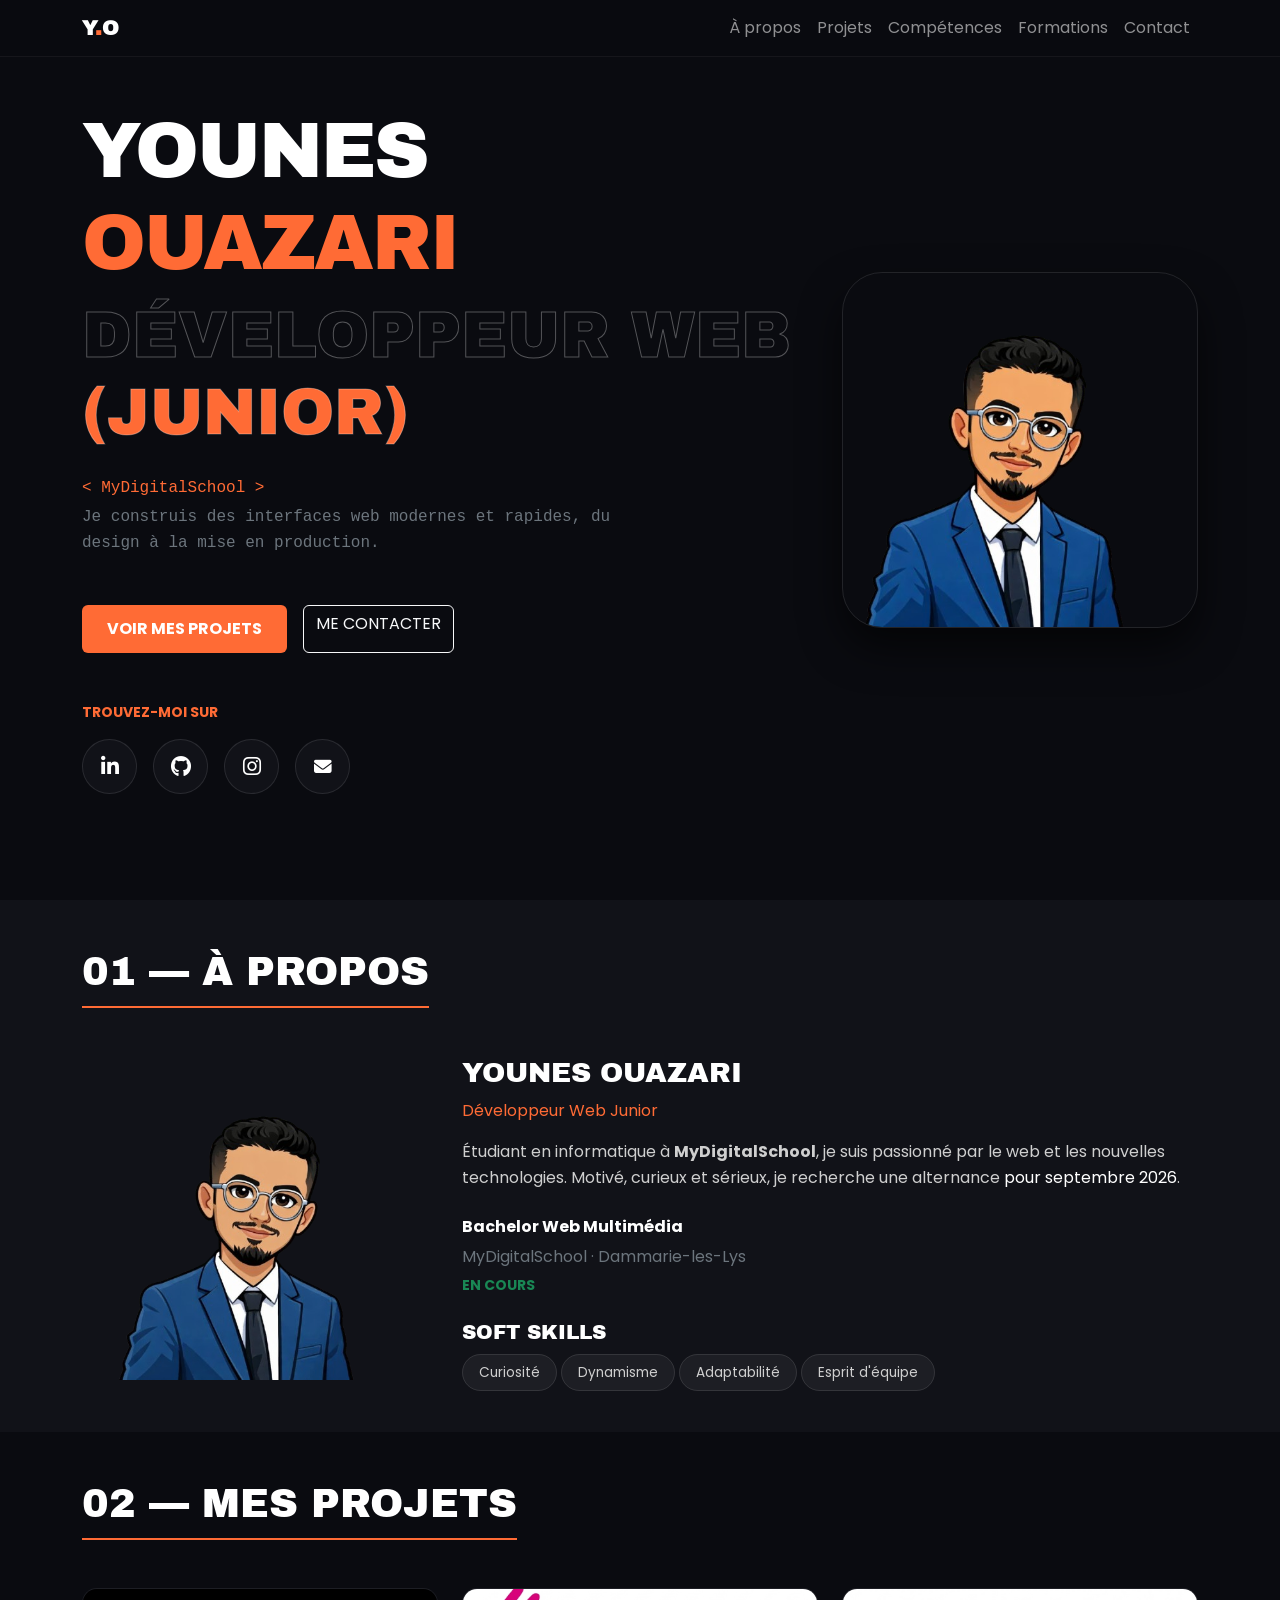
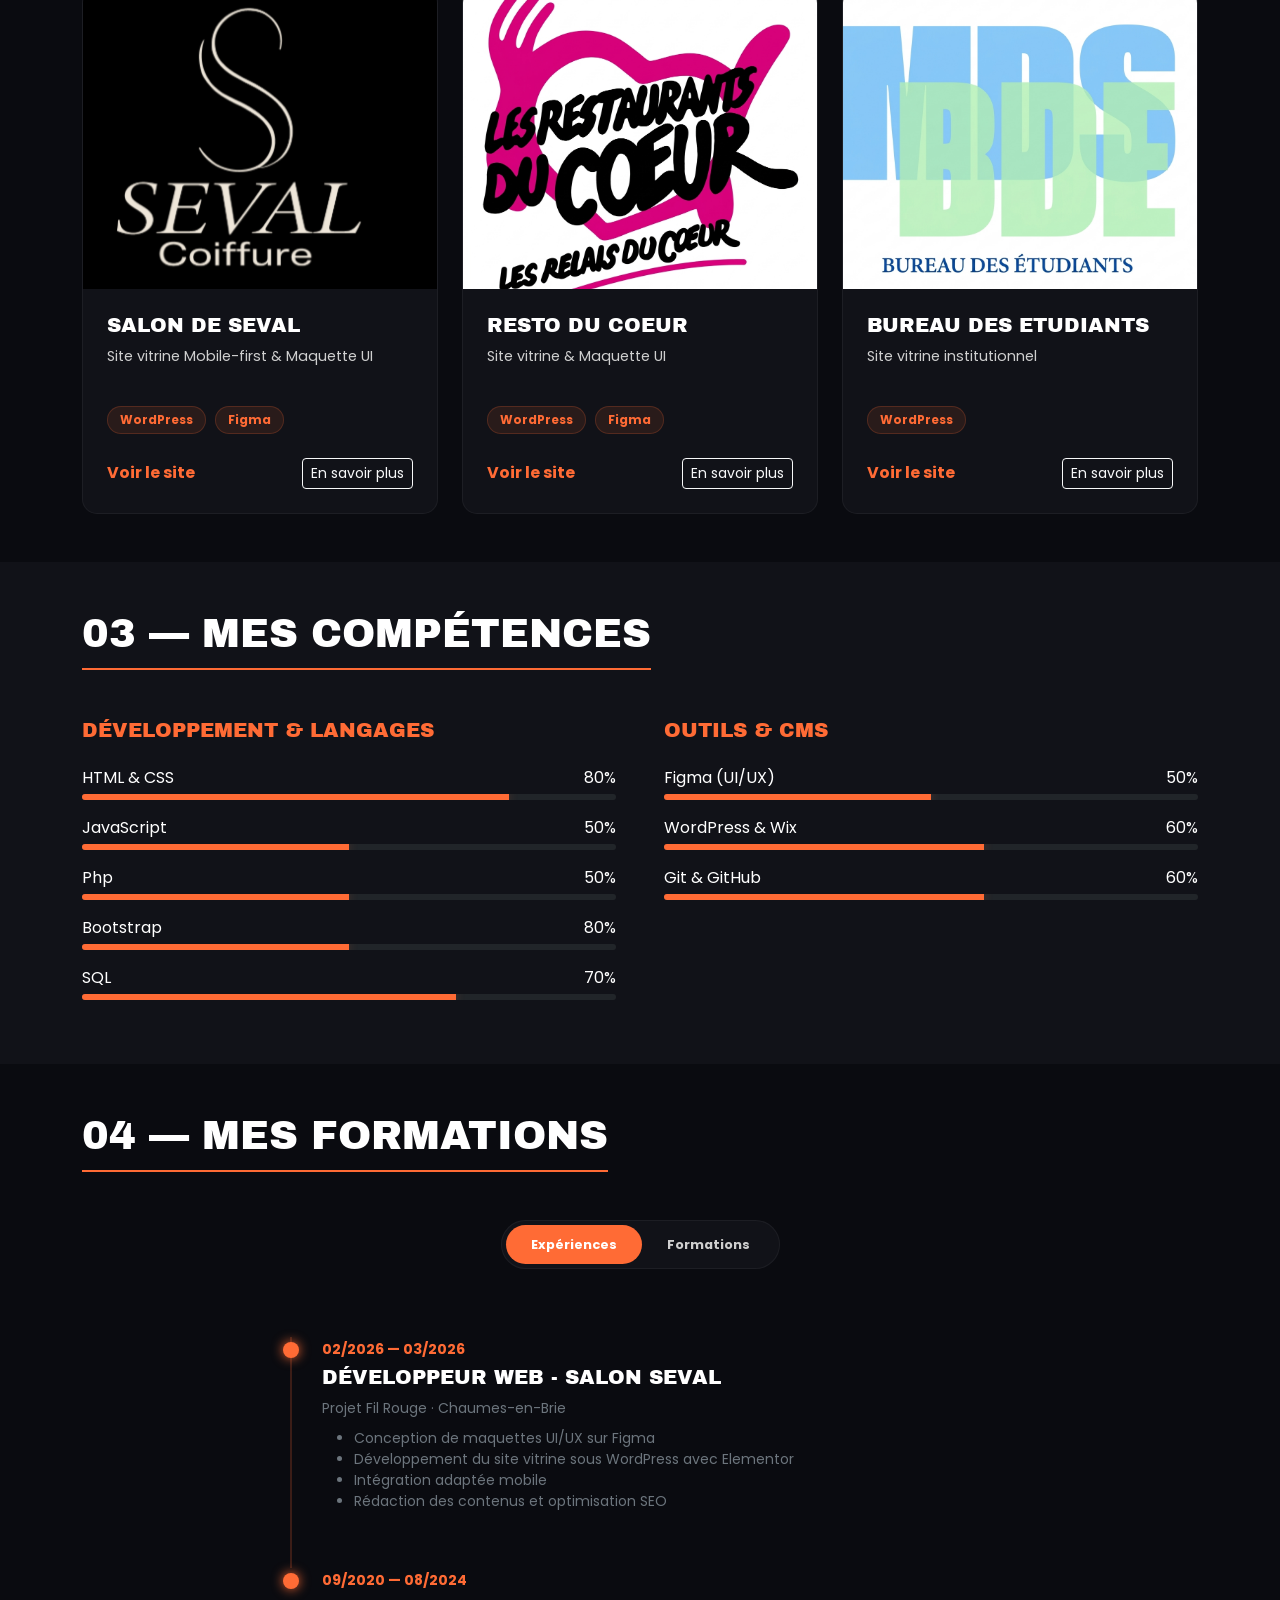
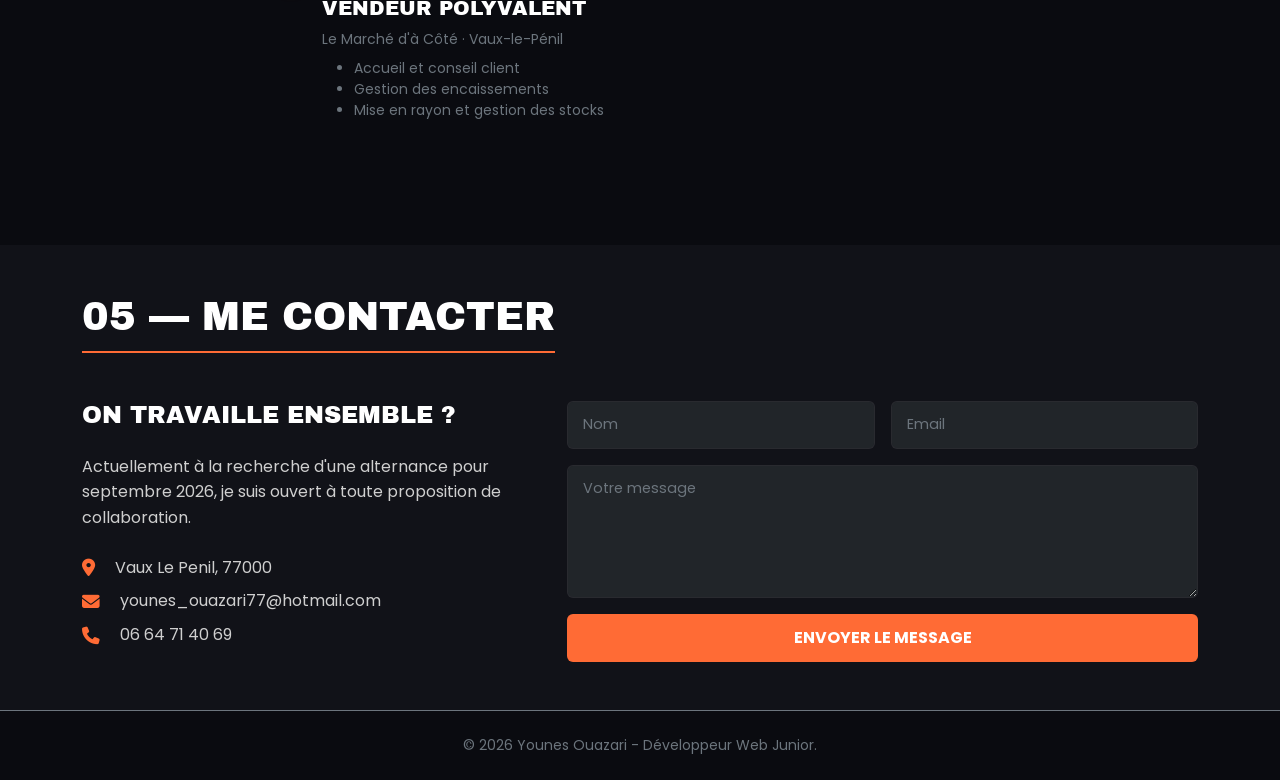
==== commit 8cb78c49: "Update print statement from 'Hello' to 'Goodbye'" ====
--- a/index.html
+++ b/index.html
@@ -5,7 +5,7 @@
     <meta name="viewport" content="width=device-width, initial-scale=1.0">
     <title>Younes Ouazari - Portfolio</title>
     <link href="https://cdn.jsdelivr.net/npm/bootstrap@5.3.0/dist/css/bootstrap.min.css" rel="stylesheet">
-    <link rel="stylesheet" href="style.css">
+    <link rel="stylesheet" href="./style.css">
     <link rel="stylesheet" href="https://cdnjs.cloudflare.com/ajax/libs/font-awesome/6.4.0/css/all.min.css">
 </head>
 <body class="bg-black text-white">
@@ -21,7 +21,7 @@
                     <li class="nav-item"><a class="nav-link" href="#propos">À propos</a></li>
                     <li class="nav-item"><a class="nav-link" href="#projets">Projets</a></li>
                     <li class="nav-item"><a class="nav-link" href="#competences">Compétences</a></li>
-                    <li class="nav-item"><a class="nav-link" href="#parcours">Parcours</a></li>
+                    <li class="nav-item"><a class="nav-link" href="#parcours">Formations</a></li>
                     <li class="nav-item"><a class="nav-link" href="#contact">Contact</a></li>
                 </ul>
             </div>
@@ -323,4 +323,4 @@
 
     <script src="https://cdn.jsdelivr.net/npm/bootstrap@5.3.0/dist/js/bootstrap.bundle.min.js"></script>
 </body>
-</html>+</html>
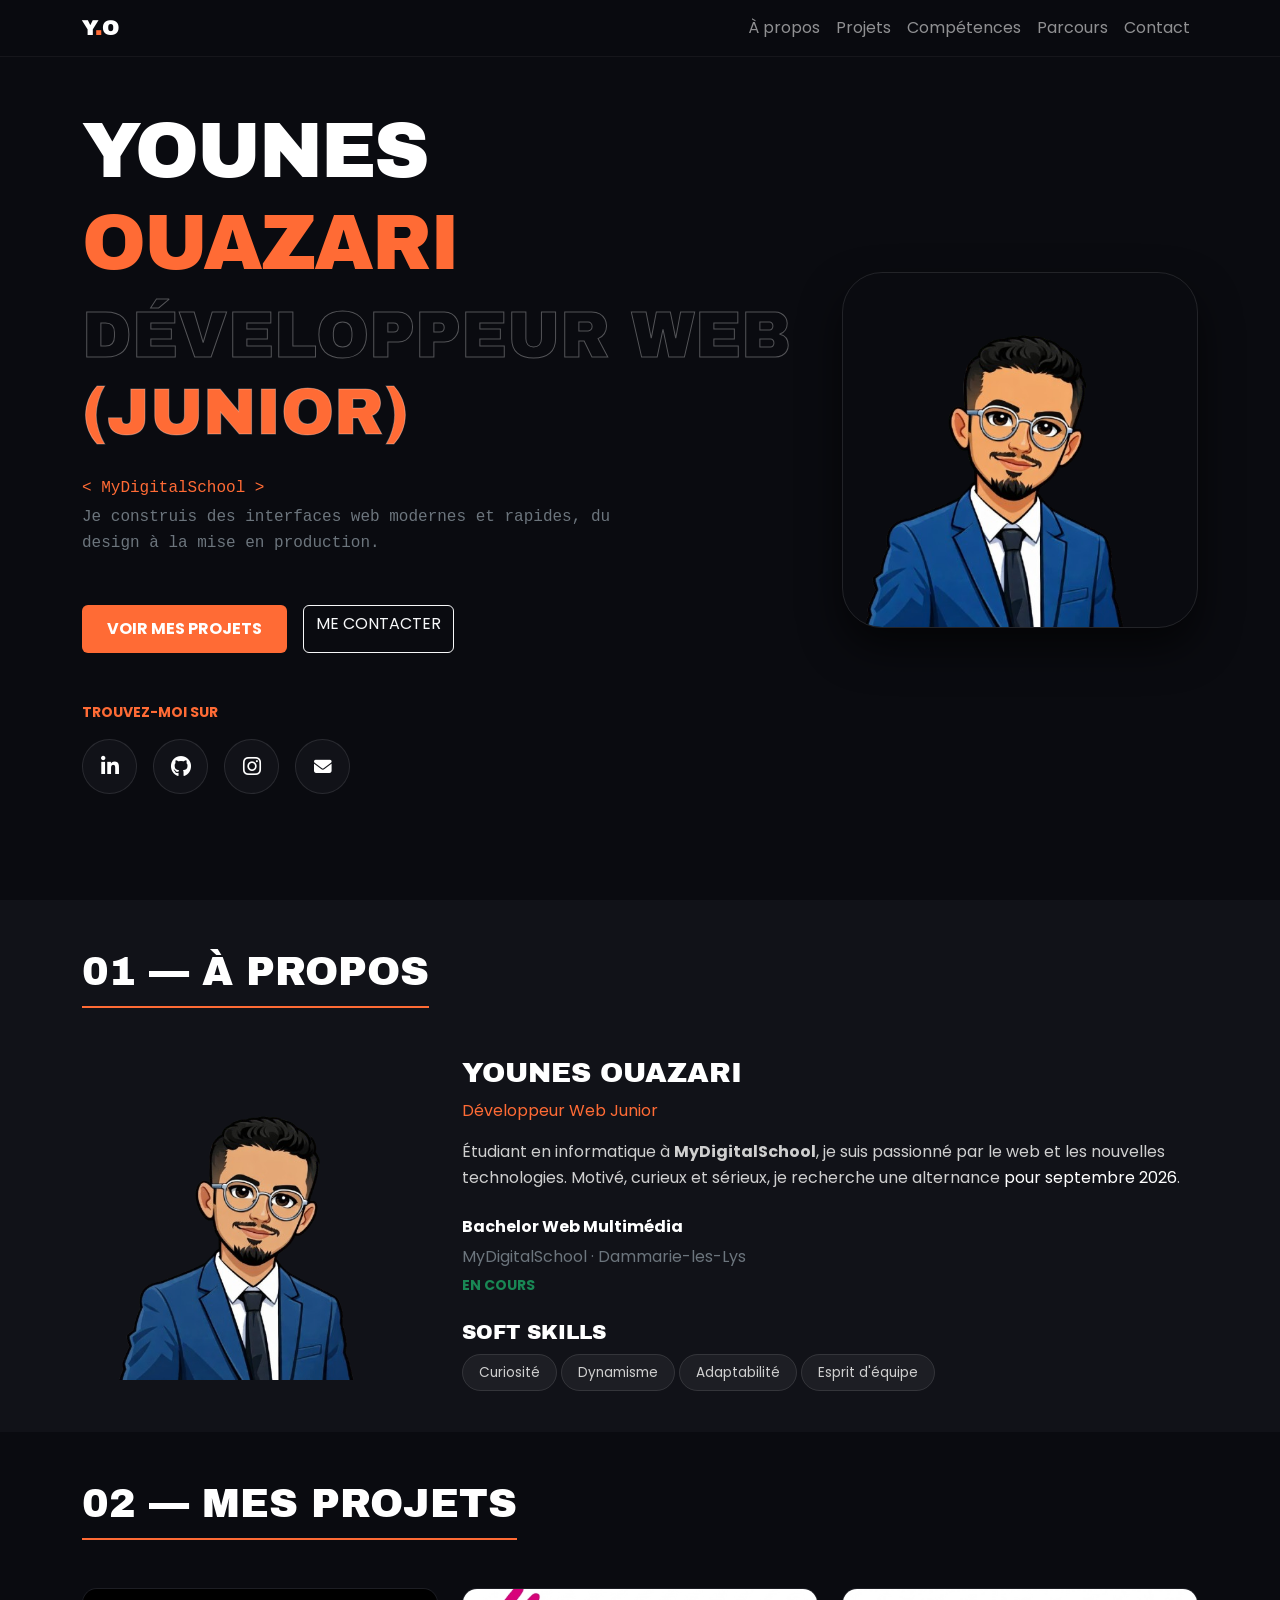
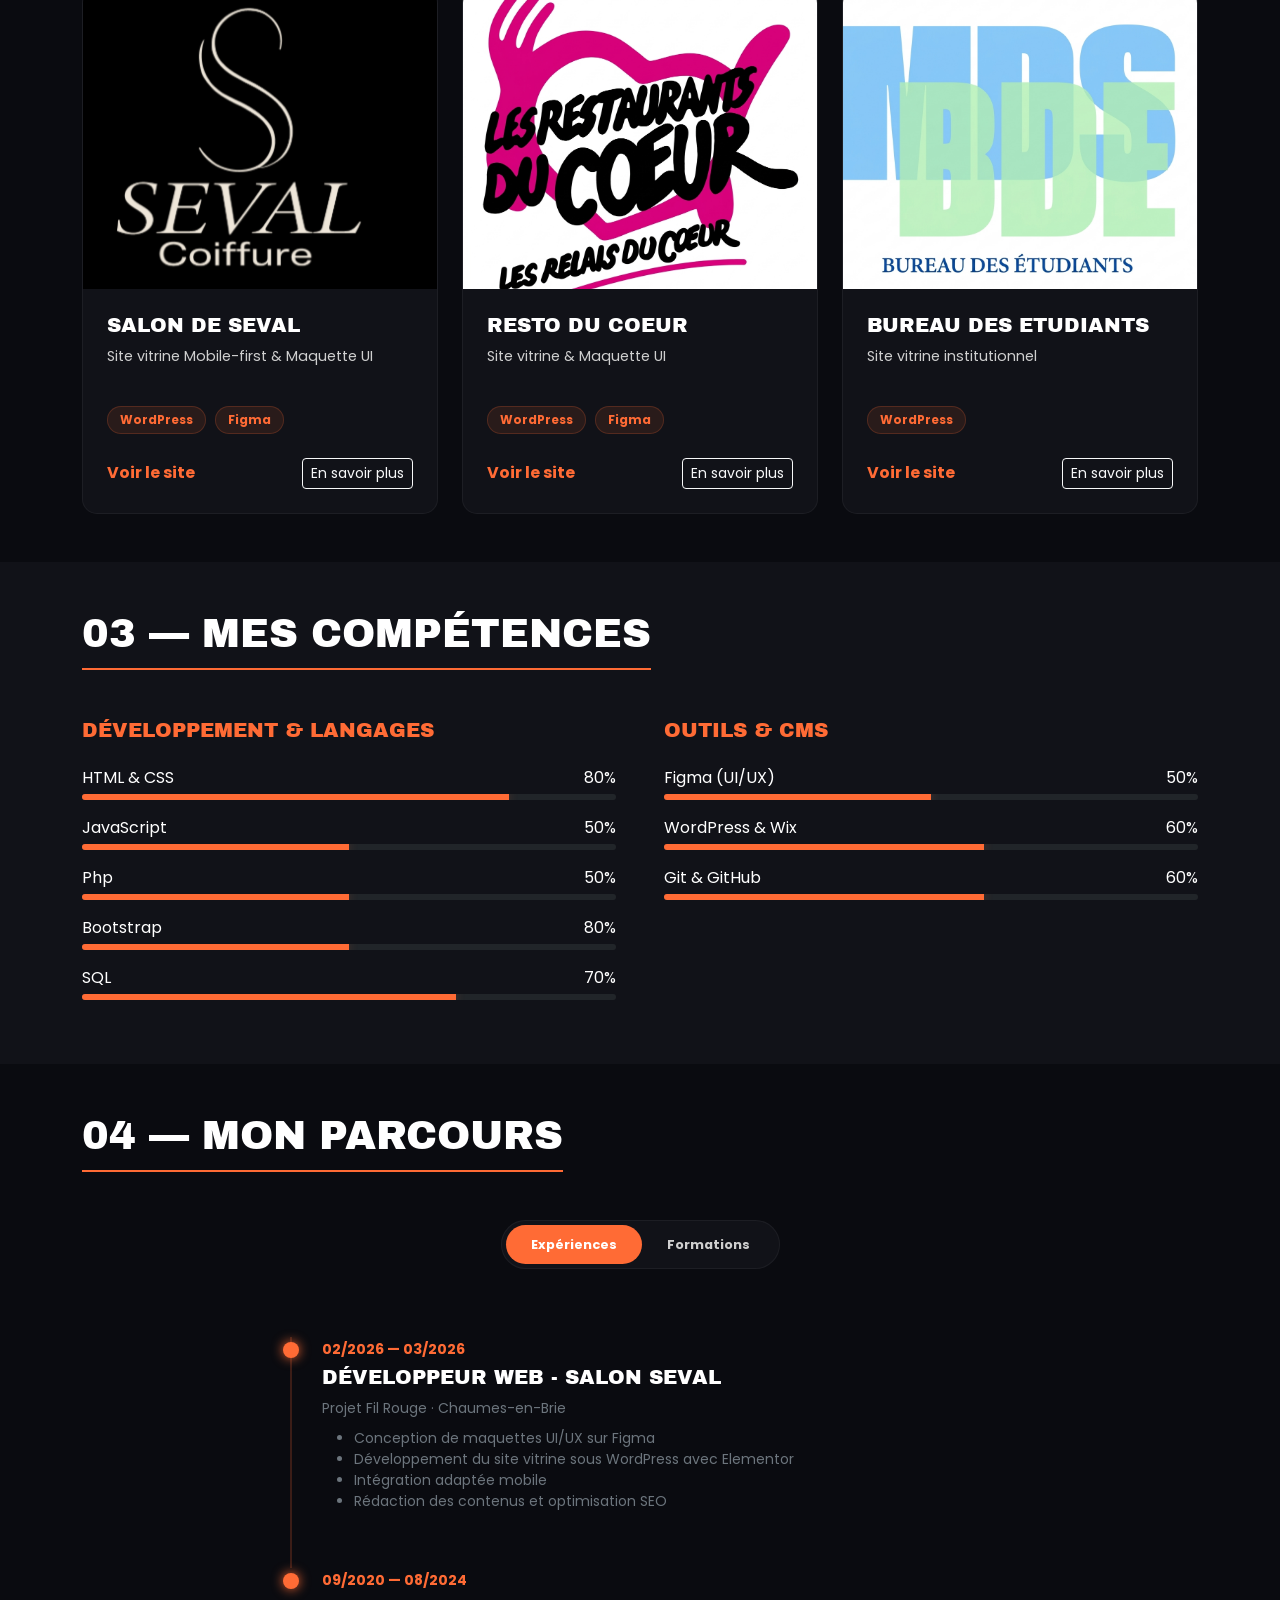
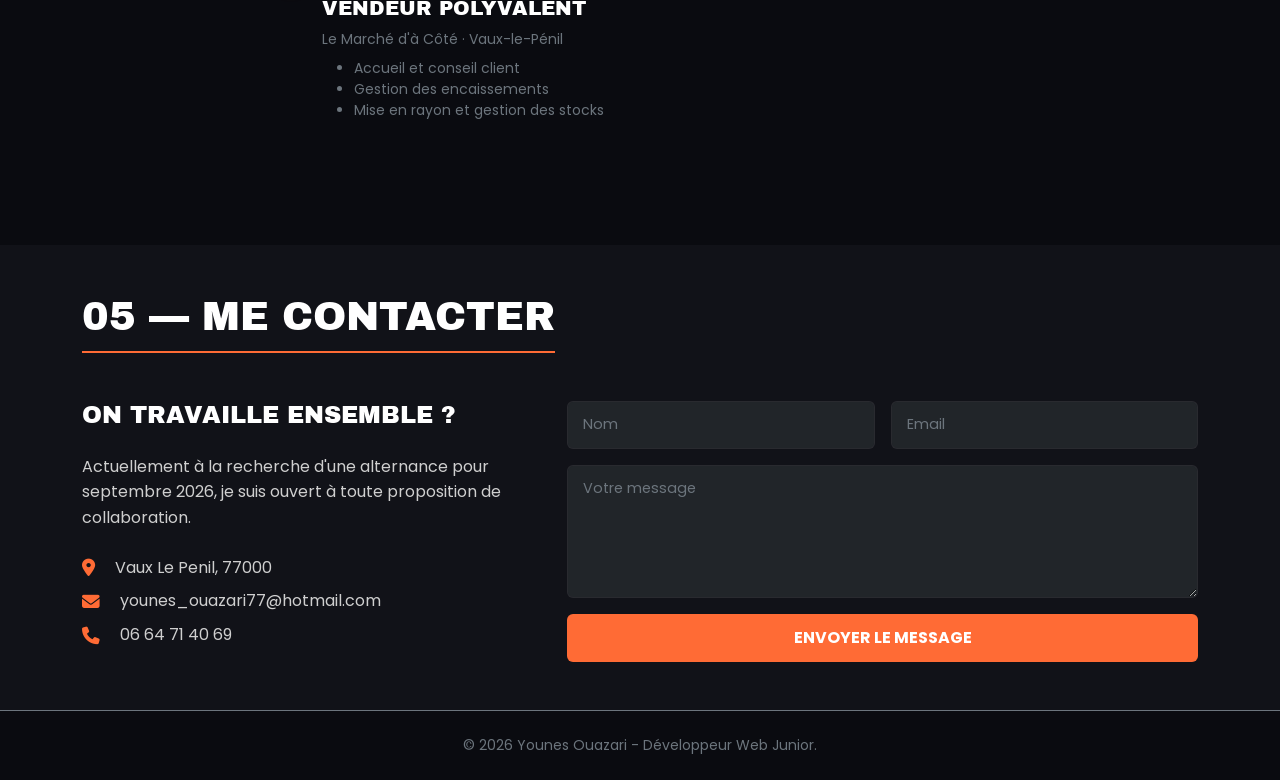
==== commit ea0d5f03: "Update index.html" ====
--- a/index.html
+++ b/index.html
@@ -21,7 +21,7 @@
                     <li class="nav-item"><a class="nav-link" href="#propos">À propos</a></li>
                     <li class="nav-item"><a class="nav-link" href="#projets">Projets</a></li>
                     <li class="nav-item"><a class="nav-link" href="#competences">Compétences</a></li>
-                    <li class="nav-item"><a class="nav-link" href="#parcours">Formations</a></li>
+                    <li class="nav-item"><a class="nav-link" href="#parcours">Parcours</a></li>
                     <li class="nav-item"><a class="nav-link" href="#contact">Contact</a></li>
                 </ul>
             </div>
@@ -219,7 +219,7 @@
 
     <section id="parcours" class="py-5 bg-black">
         <div class="container">
-            <h2 class="section-title text-center mb-5">04 — MES FORMATIONS </h2>
+            <h2 class="section-title text-center mb-5">04 — MON PARCOURS </h2>
             
             <div class="d-flex justify-content-center mb-5">
                 <div class="nav nav-pills p-1" id="pills-tab" role="tablist">
